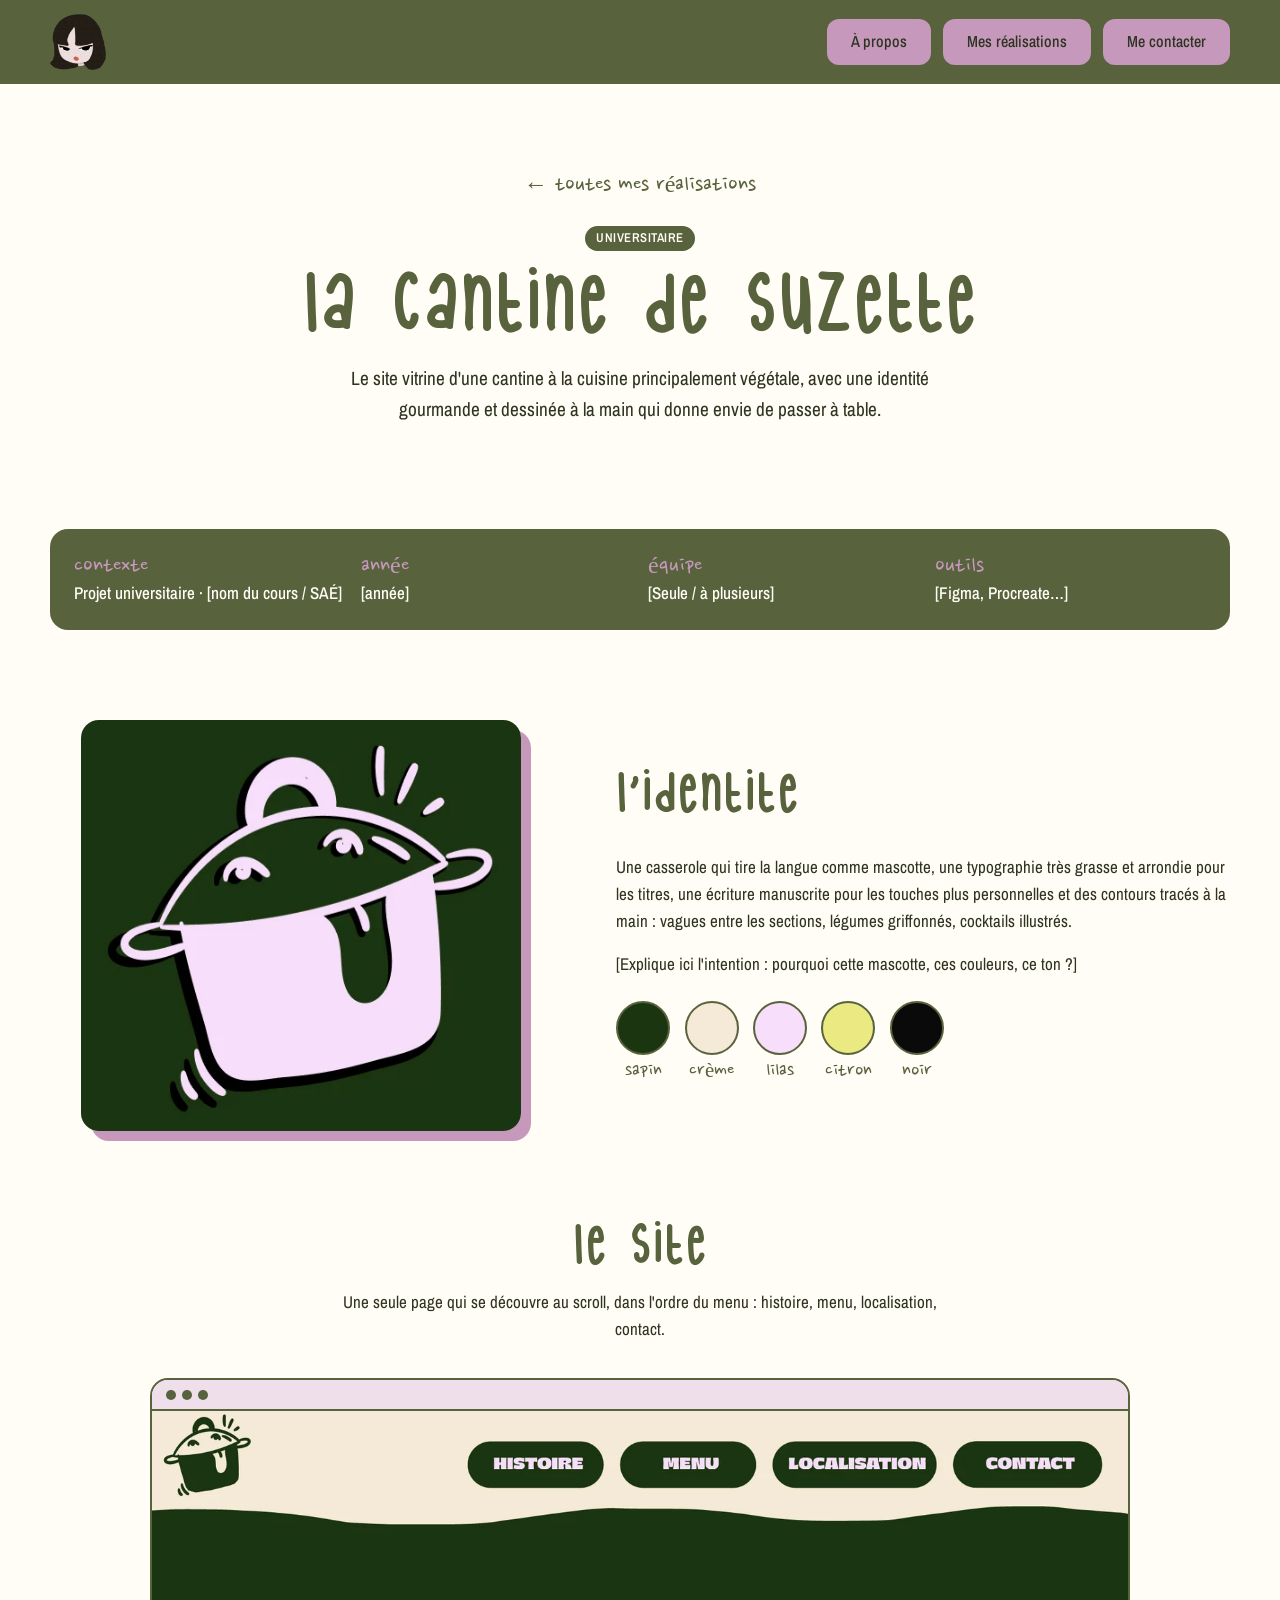
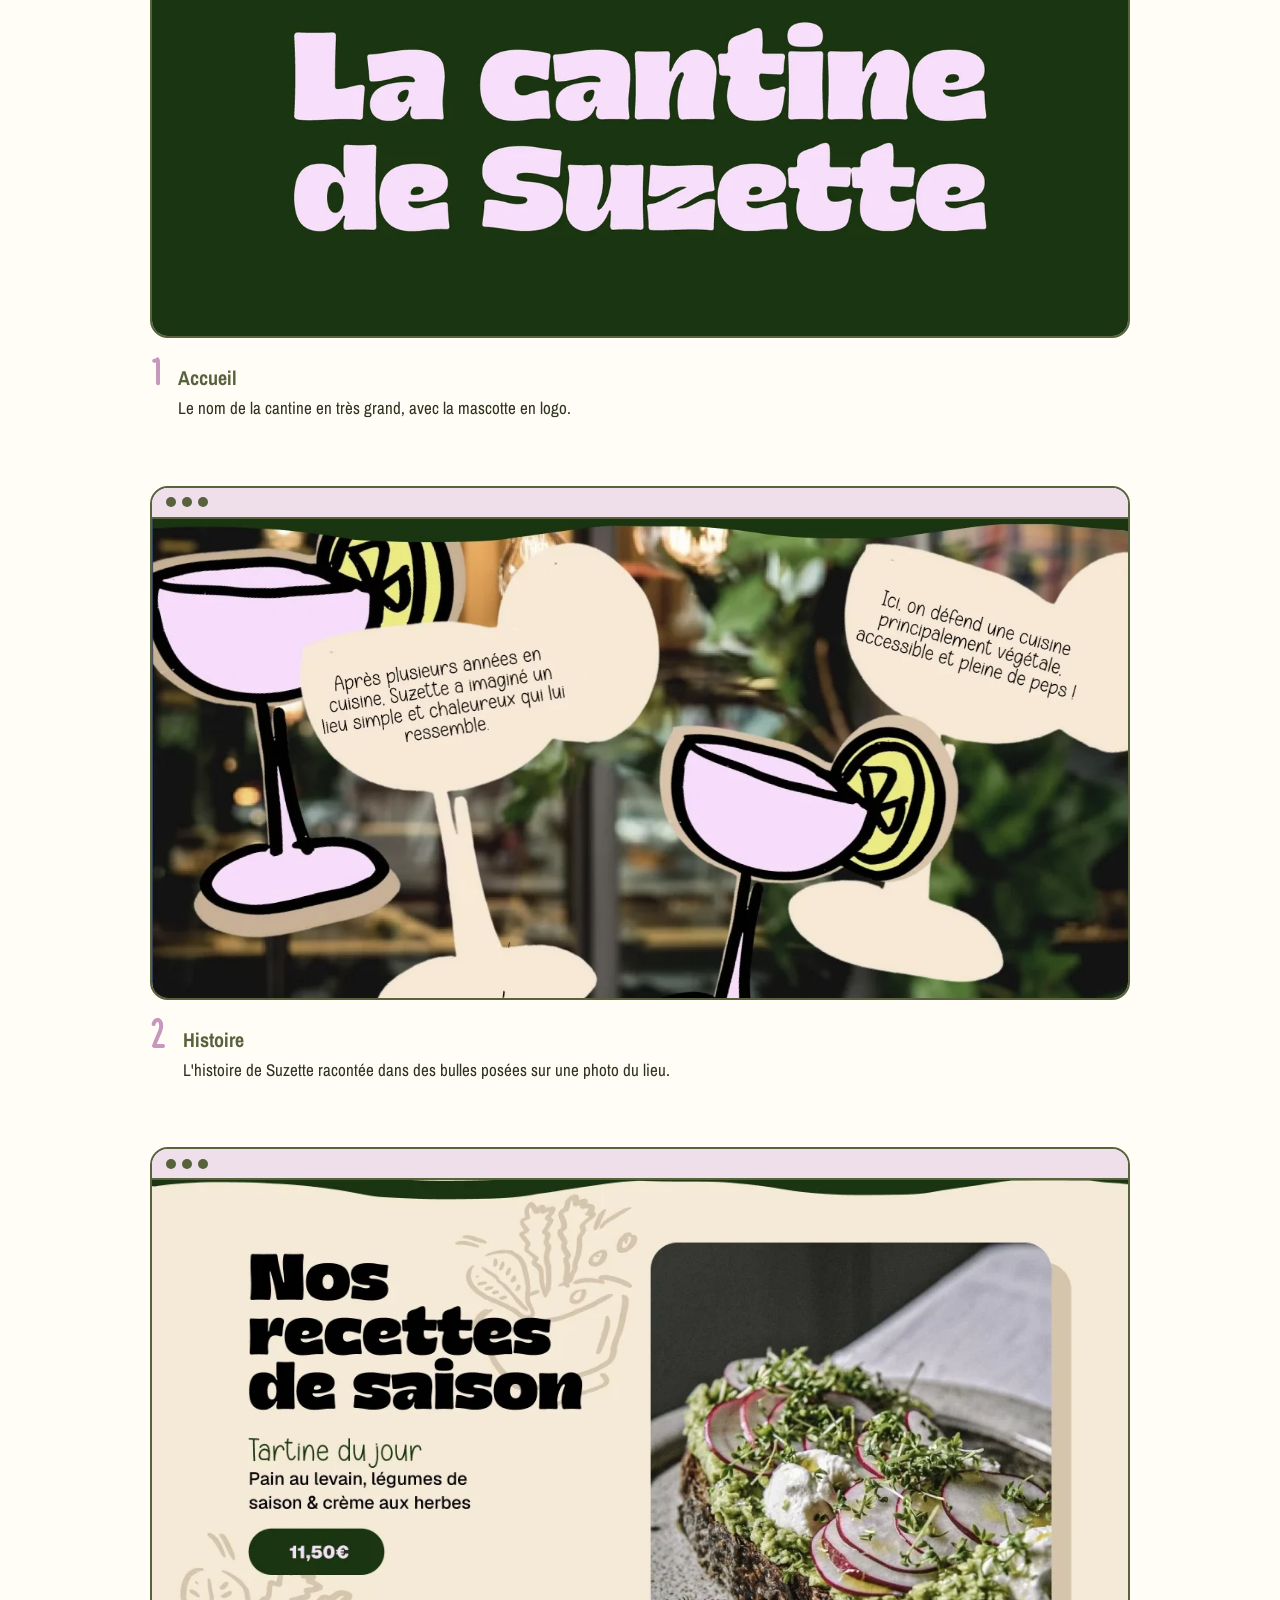
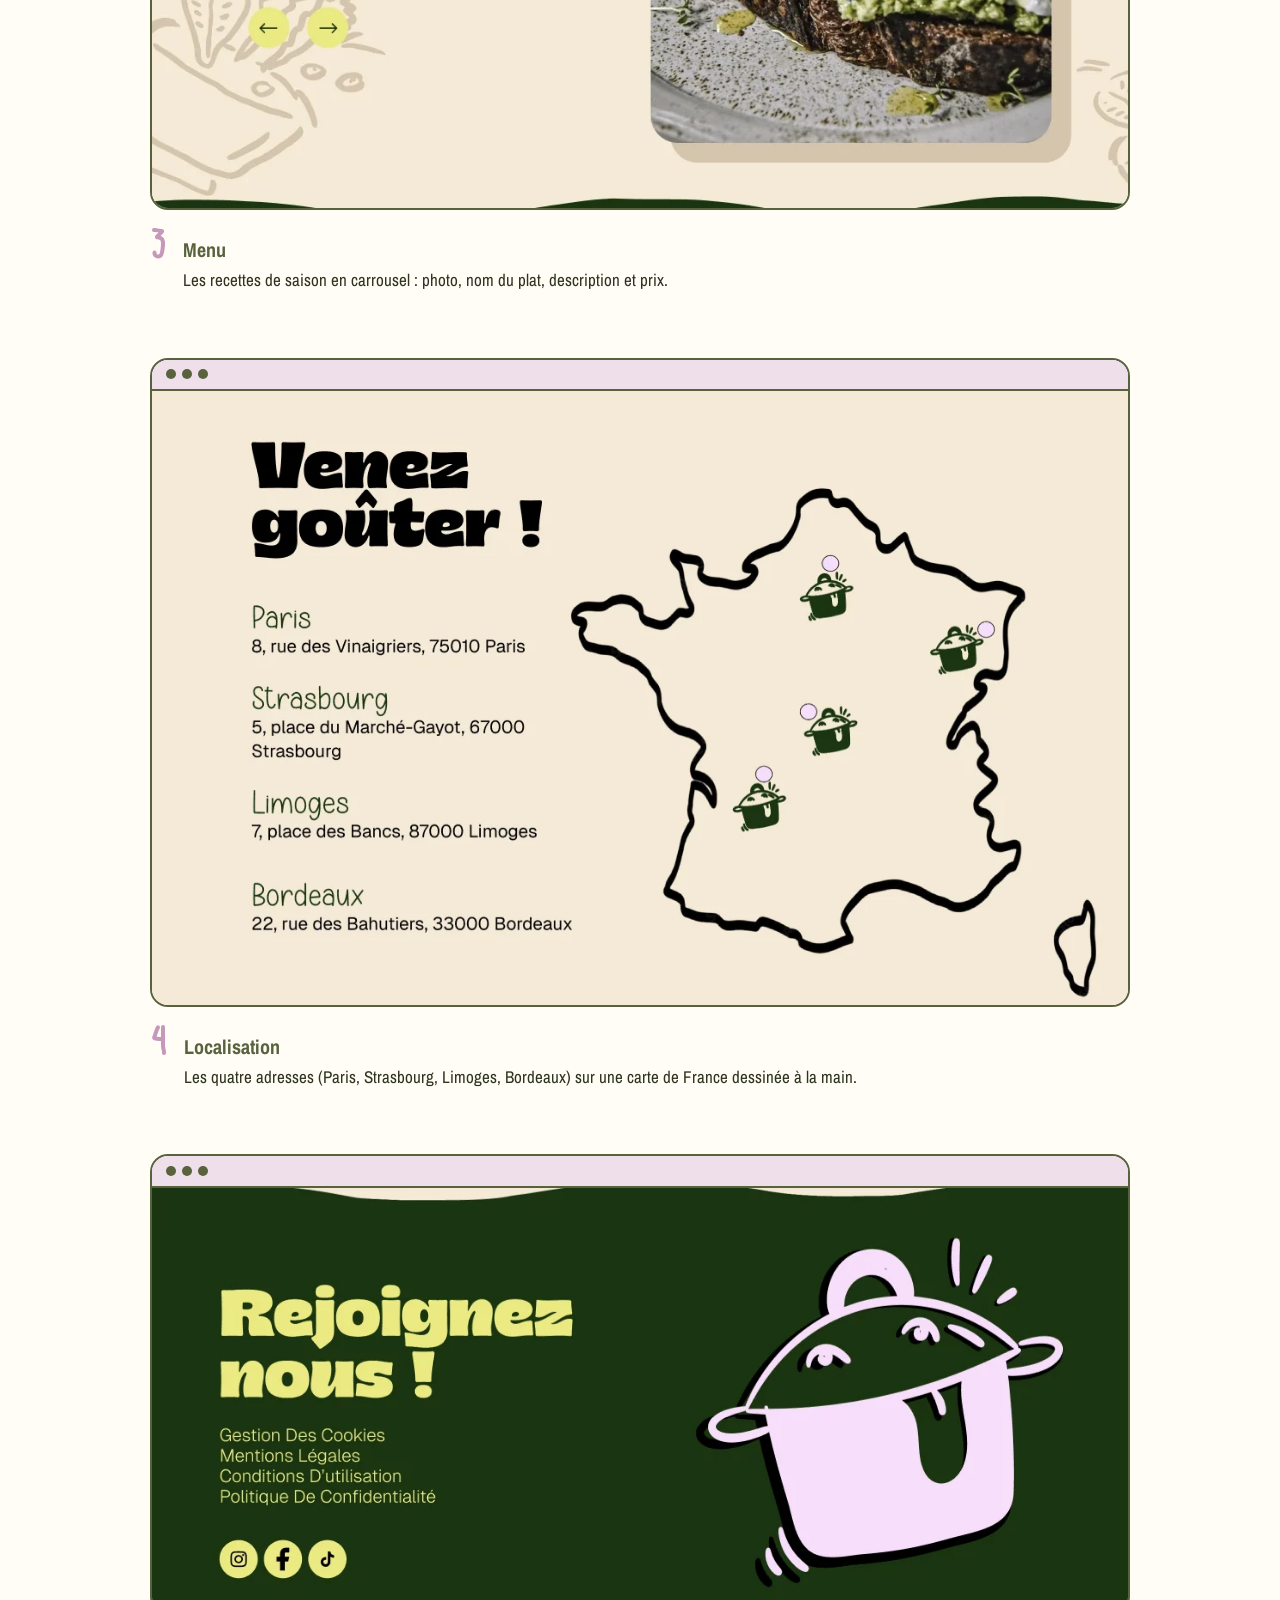
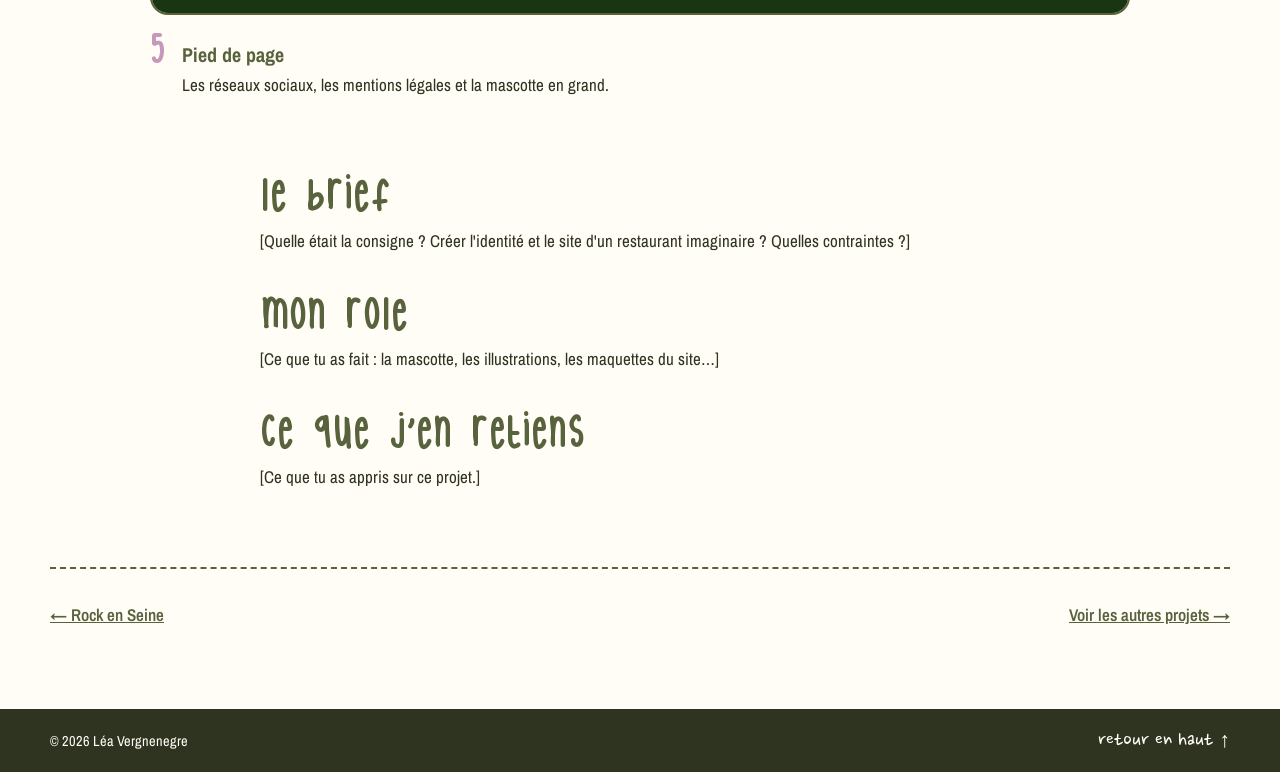
==== projets/cantine-suzette.html @ 4caacc29 "Ajouter le projet La cantine de Suzette Page projet (mascotte, palette, maquettes du site présentées" ====
<!DOCTYPE html>
<html lang="fr">
<head>
  <meta charset="UTF-8" />
  <meta name="viewport" content="width=device-width, initial-scale=1.0" />
  <title>La cantine de Suzette — Léa Vergnenegre</title>
  <meta name="description" content="Identité et maquettes du site vitrine de La cantine de Suzette, une cantine à la cuisine principalement végétale. Projet universitaire." />
  <link rel="icon" href="../assets/img/avatar/favicon.png" />
  <link rel="preconnect" href="https://fonts.googleapis.com" />
  <link rel="preconnect" href="https://fonts.gstatic.com" crossorigin />
  <link href="https://fonts.googleapis.com/css2?family=Archivo+Narrow:wght@400;500;600;700&family=Nanum+Pen+Script&display=swap" rel="stylesheet" />
  <link rel="stylesheet" href="../assets/css/style.css" />
  <script>document.documentElement.classList.add("js");</script>
</head>
<body>

  <a class="skip-link" href="#contenu">Aller au contenu</a>

  <header class="header">
    <div class="header__inner">
      <a href="../index.html" class="header__logo" aria-label="Retour à l'accueil">
        <img src="../assets/img/avatar/avatar-tete.webp" alt="" width="56" height="57" />
      </a>

      <button class="header__burger" aria-expanded="false" aria-controls="menu" aria-label="Ouvrir le menu">
        <span></span><span></span>
      </button>

      <nav class="nav" id="menu" aria-label="Navigation principale">
        <a href="../index.html#a-propos" class="btn btn--lilas">À propos</a>
        <a href="../index.html#realisations" class="btn btn--lilas">Mes réalisations</a>
        <a href="../index.html#contact" class="btn btn--lilas">Me contacter</a>
      </nav>
    </div>
  </header>

  <main id="contenu" class="container">

    <!-- ===================== EN-TÊTE DU PROJET ===================== -->
    <section class="project-hero">
      <a href="../index.html#realisations" class="back hand">← toutes mes réalisations</a>
      <br />
      <span class="card__tag">Universitaire</span>
      <h1 class="title" data-reveal="up">la cantine de suzette</h1>
      <p class="project-hero__lead" data-reveal="up">
        Le site vitrine d'une cantine à la cuisine principalement végétale, avec une
        identité gourmande et dessinée à la main qui donne envie de passer à table.
      </p>
    </section>

    <dl class="project-meta" data-reveal="up">
      <div><dt>contexte</dt><dd>Projet universitaire · [nom du cours / SAÉ]</dd></div>
      <div><dt>année</dt><dd>[année]</dd></div>
      <div><dt>équipe</dt><dd>[Seule / à plusieurs]</dd></div>
      <div><dt>outils</dt><dd>[Figma, Procreate…]</dd></div>
    </dl>

    <!-- ===================== L'IDENTITÉ ===================== -->
    <section class="project-split">
      <figure class="project-visual" data-reveal="scale">
        <img src="../assets/img/projets/cantine-suzette/mascotte.webp" alt="Mascotte de La cantine de Suzette : une casserole lilas qui tire la langue, dessinée à la main sur fond vert sapin" width="490" height="458" loading="lazy" />
      </figure>

      <div class="project-split__text">
        <h2 class="project-h2" data-reveal="up">l'identite</h2>
        <p data-reveal="up">
          Une casserole qui tire la langue comme mascotte, une typographie très grasse et
          arrondie pour les titres, une écriture manuscrite pour les touches plus
          personnelles et des contours tracés à la main : vagues entre les sections,
          légumes griffonnés, cocktails illustrés.
        </p>
        <p data-reveal="up">[Explique ici l'intention : pourquoi cette mascotte, ces couleurs, ce ton ?]</p>

        <ul class="swatches" data-reveal="up" aria-label="Palette de couleurs">
          <li style="--c: #1B3510"><span>sapin</span></li>
          <li style="--c: #F5E9D7"><span>crème</span></li>
          <li style="--c: #F7DEFA"><span>lilas</span></li>
          <li style="--c: #EBE982"><span>citron</span></li>
          <li style="--c: #0A0A0A"><span>noir</span></li>
        </ul>
      </div>
    </section>

    <!-- ===================== LE SITE ===================== -->
    <section class="project-section">
      <h2 class="project-h2" data-reveal="up">le site</h2>
      <p class="project-section__lead" data-reveal="up">
        Une seule page qui se découvre au scroll, dans l'ordre du menu : histoire, menu,
        localisation, contact.
      </p>

      <div class="screens">
        <figure class="screen" data-reveal="up">
          <div class="screen__frame">
            <div class="screen__bar" aria-hidden="true"><span></span><span></span><span></span></div>
            <img src="../assets/img/projets/cantine-suzette/accueil.webp" alt="Accueil : « La cantine de Suzette » en lettres lilas sur fond vert sapin, menu en pastilles et logo casserole" width="1400" height="753" loading="lazy" />
          </div>
          <figcaption>
            <strong>Accueil</strong>
            <span>Le nom de la cantine en très grand, avec la mascotte en logo.</span>
          </figcaption>
        </figure>

        <figure class="screen" data-reveal="up">
          <div class="screen__frame">
            <div class="screen__bar" aria-hidden="true"><span></span><span></span><span></span></div>
            <img src="../assets/img/projets/cantine-suzette/histoire.webp" alt="Section histoire : des bulles crème posées sur une photo du restaurant, entourées de cocktails dessinés" width="1312" height="644" loading="lazy" />
          </div>
          <figcaption>
            <strong>Histoire</strong>
            <span>L'histoire de Suzette racontée dans des bulles posées sur une photo du lieu.</span>
          </figcaption>
        </figure>

        <figure class="screen" data-reveal="up">
          <div class="screen__frame">
            <div class="screen__bar" aria-hidden="true"><span></span><span></span><span></span></div>
            <img src="../assets/img/projets/cantine-suzette/menu.webp" alt="Section menu : « Nos recettes de saison », tartine du jour à 11,50 € avec photo et flèches de carrousel" width="1139" height="733" loading="lazy" />
          </div>
          <figcaption>
            <strong>Menu</strong>
            <span>Les recettes de saison en carrousel : photo, nom du plat, description et prix.</span>
          </figcaption>
        </figure>

        <figure class="screen" data-reveal="up">
          <div class="screen__frame">
            <div class="screen__bar" aria-hidden="true"><span></span><span></span><span></span></div>
            <img src="../assets/img/projets/cantine-suzette/localisation.webp" alt="Section localisation : « Venez goûter ! », quatre adresses et une carte de France dessinée avec des casseroles" width="1134" height="714" loading="lazy" />
          </div>
          <figcaption>
            <strong>Localisation</strong>
            <span>Les quatre adresses (Paris, Strasbourg, Limoges, Bordeaux) sur une carte de France dessinée à la main.</span>
          </figcaption>
        </figure>

        <figure class="screen" data-reveal="up">
          <div class="screen__frame">
            <div class="screen__bar" aria-hidden="true"><span></span><span></span><span></span></div>
            <img src="../assets/img/projets/cantine-suzette/pied-de-page.webp" alt="Pied de page : « Rejoignez nous ! », liens légaux, réseaux sociaux et grande mascotte casserole" width="1139" height="497" loading="lazy" />
          </div>
          <figcaption>
            <strong>Pied de page</strong>
            <span>Les réseaux sociaux, les mentions légales et la mascotte en grand.</span>
          </figcaption>
        </figure>
      </div>
    </section>

    <!-- ===================== RÉFLEXION ===================== -->
    <div class="project-body">
      <section data-reveal="up">
        <h2>le brief</h2>
        <p>[Quelle était la consigne ? Créer l'identité et le site d'un restaurant imaginaire ? Quelles contraintes ?]</p>
      </section>
      <section data-reveal="up">
        <h2>mon role</h2>
        <p>[Ce que tu as fait : la mascotte, les illustrations, les maquettes du site…]</p>
      </section>
      <section data-reveal="up">
        <h2>ce que j'en retiens</h2>
        <p>[Ce que tu as appris sur ce projet.]</p>
      </section>
    </div>

    <nav class="project-nav" aria-label="Navigation entre projets">
      <a href="rock-en-seine.html">← Rock en Seine</a>
      <a href="../index.html#realisations">Voir les autres projets →</a>
    </nav>

  </main>

  <footer class="footer">
    <div class="container footer__inner">
      <span>© 2026 Léa Vergnenegre</span>
      <a href="#" class="hand">retour en haut ↑</a>
    </div>
  </footer>

  <script src="../assets/js/main.js"></script>
</body>
</html>
---- assets/css/style.css ----
/* ==========================================================================
   Portfolio Léa Vergnenegre
   Sommaire :
   1. Polices & variables
   2. Base
   3. Composants (boutons, titres, tags)
   4. En-tête
   5. Accueil
   6. À propos
   7. Réalisations
   8. Contact & pied de page
   9. Page projet
   10. Responsive
   11. Animations
   ========================================================================== */

/* 1. POLICES & VARIABLES ---------------------------------------------------
   Internet Friends est hébergée dans assets/fonts/. Elle n'a pas de lettres
   accentuées : les titres s'écrivent donc sans accents (« mes realisations »). */
@font-face {
  font-family: "Internet Friends";
  src: url("../fonts/internet-friends.woff2") format("woff2"),
       url("../fonts/internet-friends.ttf") format("truetype");
  font-display: swap;
}

:root {
  --lilas: #C598BC;
  --ivoire: #FFFDF5;
  --olive: #58623D;

  /* nuances dérivées, pour garder un texte lisible */
  --olive-fonce: #2E3420;   /* texte sur lilas / ivoire */
  --olive-clair: #6D7850;   /* survols */
  --lilas-pale: #EEDFEA;    /* fonds de vignettes */

  --font-titre: "Internet Friends", "Archivo Narrow", sans-serif;
  --font-manuscrite: "Nanum Pen Script", cursive;
  --font-texte: "Archivo Narrow", Arial, sans-serif;

  --radius: 18px;
  --container: 1180px;
  --header-h: 84px;

  --ease: cubic-bezier(0.16, 1, 0.3, 1);
  --ease-rebond: cubic-bezier(0.34, 1.56, 0.64, 1);
}

/* 2. BASE ------------------------------------------------------------------ */
*,
*::before,
*::after {
  box-sizing: border-box;
  margin: 0;
  padding: 0;
}

html {
  scroll-behavior: smooth;
  scroll-padding-top: var(--header-h);
}

body {
  background: var(--ivoire);
  color: var(--olive-fonce);
  font-family: var(--font-texte);
  font-size: 1.0625rem;
  line-height: 1.6;
  -webkit-font-smoothing: antialiased;
}

img {
  display: block;
  max-width: 100%;
  height: auto;
}

a {
  color: inherit;
}

ul {
  list-style: none;
}

button {
  font: inherit;
  cursor: pointer;
}

:focus-visible {
  outline: 3px solid var(--lilas);
  outline-offset: 3px;
}

.container {
  width: min(100% - 2.5rem, var(--container));
  margin-inline: auto;
}

.skip-link {
  position: absolute;
  left: 1rem;
  top: -100px;
  z-index: 100;
  padding: 0.6rem 1rem;
  background: var(--ivoire);
  border-radius: 8px;
}

.skip-link:focus {
  top: 1rem;
}

/* 3. COMPOSANTS ------------------------------------------------------------ */
.hand {
  font-family: var(--font-manuscrite);
  font-weight: 400;
  line-height: 1.1;
}

.title {
  font-family: var(--font-titre);
  font-weight: 400;
  font-size: clamp(2.6rem, 7vw, 4.75rem);
  line-height: 1;
  color: var(--olive);
  text-transform: lowercase;
  text-align: center;
}

.title--light {
  color: var(--ivoire);
}

.btn {
  display: inline-flex;
  align-items: center;
  justify-content: center;
  min-height: 46px;
  padding: 0.6rem 1.5rem;
  border-radius: 12px;
  font-family: var(--font-texte);
  font-weight: 500;
  font-size: 1rem;
  text-decoration: none;
  transition: background-color 0.2s ease, transform 0.2s ease;
}

.btn--lilas {
  background: var(--lilas);
  color: var(--olive-fonce);
}

.btn--lilas:hover {
  background: var(--ivoire);
  transform: translateY(-2px);
}

.btn--big {
  min-height: 60px;
  padding: 0.9rem 2.2rem;
  font-size: clamp(1.05rem, 2.4vw, 1.35rem);
}

.tags {
  display: flex;
  flex-wrap: wrap;
  gap: 0.5rem;
}

.tags li {
  padding: 0.3rem 0.9rem;
  border-radius: 999px;
  background: var(--ivoire);
  color: var(--olive);
  font-weight: 600;
  font-size: 0.9rem;
}

/* 4. EN-TÊTE --------------------------------------------------------------- */
.header {
  position: sticky;
  top: 0;
  z-index: 50;
  background: var(--olive);
  transition: box-shadow 0.3s ease;
}

.header.is-scrolled {
  box-shadow: 0 8px 24px rgba(46, 52, 32, 0.18);
}

.header__inner {
  display: flex;
  align-items: center;
  justify-content: space-between;
  gap: 1rem;
  height: var(--header-h);
  width: min(100% - 2.5rem, var(--container));
  margin-inline: auto;
}

.header__logo img {
  width: 56px;
  height: 56px;
  object-fit: contain;
  transition: rotate 0.5s var(--ease-rebond);
}

.header__logo:hover img {
  rotate: -12deg;
}

.nav {
  display: flex;
  gap: 0.75rem;
}

.header__burger {
  display: none;
}

/* 5. ACCUEIL --------------------------------------------------------------- */
.hero {
  position: relative;
  display: grid;
  place-items: center;
  min-height: calc(88vh - var(--header-h));
  padding: 3rem 1.25rem 4.5rem;
  overflow: hidden;
}

.hero__inner {
  display: flex;
  flex-direction: column;
  align-items: center;
}

.hero__avatar {
  width: clamp(190px, 30vw, 360px);
}

.hero__title-wrap {
  position: relative;
  /* le titre vient chevaucher le bas du visage, comme sur la maquette */
  margin-top: clamp(-7rem, -9vw, -3.5rem);
}

.hero__title {
  font-family: var(--font-titre);
  font-weight: 400;
  font-size: clamp(5rem, 17vw, 13rem);
  line-height: 0.9;
  color: var(--olive);
  text-transform: lowercase;
}

.hero__year,
.hero__by {
  position: absolute;
  bottom: -1rem;
  font-size: clamp(1.3rem, 2.4vw, 2rem);
  color: var(--olive-fonce);
}

.hero__year {
  left: 0.25rem;
}

.hero__by {
  right: -0.5rem;
  transform: rotate(-5deg);
}

/* 6. À PROPOS -------------------------------------------------------------- */
.about {
  background: var(--olive);
  padding-top: clamp(3rem, 6vw, 5rem);
  overflow: hidden;
}

.about__inner {
  display: grid;
  grid-template-columns: 1.15fr 0.85fr;
  align-items: end;
  gap: clamp(1.5rem, 4vw, 4rem);
}

.about__card {
  align-self: start;
  margin-bottom: clamp(3rem, 6vw, 5rem);
  padding: clamp(1.75rem, 4vw, 3rem);
  border-radius: var(--radius);
  background: var(--lilas);
}

.about__card .title {
  text-align: left;
}

.about__card .squiggle {
  margin: 0.5rem 0 1.5rem;
  color: var(--ivoire);
}

.about__card p + p {
  margin-top: 0.8rem;
}

.about__intro {
  font-size: 1.2rem;
}

.about__facts {
  display: grid;
  gap: 0.4rem;
  margin-block: 1.75rem;
  padding-block: 1.25rem;
  border-block: 1.5px dashed rgba(46, 52, 32, 0.35);
}

.about__facts .hand {
  display: inline-block;
  min-width: 7.5rem;
  font-size: 1.5rem;
  color: var(--ivoire);
}

.about__tools h3 {
  margin-bottom: 0.6rem;
  font-size: 1.6rem;
  color: var(--ivoire);
}

/* le buste est posé sur le bas de la section (marge négative = de la réserve
   pour qu'il puisse se pencher sans décoller du bord) */
.about__avatar {
  justify-self: center;
  width: min(100%, 420px);
  margin-bottom: -24px;
  transform-origin: 50% 100%;
}

/* 7. RÉALISATIONS ---------------------------------------------------------- */
.works {
  padding-block: clamp(4rem, 8vw, 6.5rem);
}

.works__sub {
  margin-top: 0.4rem;
  text-align: center;
  font-size: clamp(1.5rem, 3vw, 2rem);
  color: var(--olive);
}

.filters {
  display: flex;
  flex-wrap: wrap;
  justify-content: center;
  gap: 0.6rem;
  margin: 2.25rem 0 2.75rem;
}

.filter {
  padding: 0.5rem 1.2rem;
  border: 2px solid var(--olive);
  border-radius: 999px;
  background: transparent;
  color: var(--olive);
  font-weight: 600;
  transition: background-color 0.2s ease, color 0.2s ease;
}

.filter:hover {
  background: var(--lilas-pale);
}

.filter.is-active {
  background: var(--olive);
  color: var(--ivoire);
}

.grid {
  display: grid;
  grid-template-columns: repeat(3, 1fr);
  gap: clamp(1.25rem, 2.5vw, 2rem);
}

.card[hidden] {
  display: none;
}

.card__link {
  display: flex;
  flex-direction: column;
  height: 100%;
  overflow: hidden;
  border: 2px solid var(--olive);
  border-radius: var(--radius);
  background: var(--ivoire);
  text-decoration: none;
  transition: transform 0.25s ease, box-shadow 0.25s ease;
}

.card__link:hover {
  transform: translateY(-4px);
  box-shadow: 6px 6px 0 var(--lilas);
}

.card__thumb {
  display: grid;
  place-items: center;
  aspect-ratio: 4 / 3;
  background: var(--lilas-pale);
  border-bottom: 2px solid var(--olive);
  color: var(--olive);
  font-size: 1.6rem;
}

.card__thumb img {
  width: 100%;
  height: 100%;
  object-fit: cover;
}

.card__body {
  display: flex;
  flex-direction: column;
  flex: 1;
  gap: 0.4rem;
  padding: 1.25rem 1.35rem 1.4rem;
}

.card__tag {
  align-self: flex-start;
  padding: 0.15rem 0.7rem;
  border-radius: 999px;
  background: var(--olive);
  color: var(--ivoire);
  font-size: 0.8rem;
  font-weight: 600;
  text-transform: uppercase;
  letter-spacing: 0.04em;
}

.card__tag--perso {
  background: var(--lilas);
  color: var(--olive-fonce);
}

.card__title {
  font-size: 1.4rem;
  font-weight: 700;
  line-height: 1.2;
  color: var(--olive);
}

.card__desc {
  flex: 1;
  font-size: 0.98rem;
}

.card__meta {
  font-size: 0.85rem;
  font-weight: 600;
  color: var(--olive-clair);
}

/* 8. CONTACT & PIED DE PAGE ----------------------------------------------- */
.contact {
  padding-block: clamp(4rem, 8vw, 6.5rem);
  background: var(--olive);
  color: var(--ivoire);
}

.contact__inner {
  display: flex;
  flex-direction: column;
  align-items: center;
  text-align: center;
}

.contact__lead {
  margin: 0.75rem 0 2rem;
  font-size: clamp(1.6rem, 3.5vw, 2.3rem);
}

.contact__links {
  display: flex;
  flex-wrap: wrap;
  justify-content: center;
  gap: 0.5rem 1.75rem;
  margin-top: 2rem;
}

.contact__links a {
  font-weight: 600;
  text-underline-offset: 4px;
}

.contact__links a:hover {
  color: var(--lilas);
}

.footer {
  padding-block: 1.25rem;
  background: var(--olive-fonce);
  color: var(--ivoire);
  font-size: 0.9rem;
}

.footer__inner {
  display: flex;
  justify-content: space-between;
  align-items: center;
  gap: 1rem;
}

.footer a {
  font-size: 1.35rem;
  text-decoration: none;
}

/* 9. PAGE PROJET ----------------------------------------------------------- */
.project-hero {
  padding-block: clamp(3rem, 7vw, 5.5rem) clamp(2.5rem, 5vw, 4rem);
  text-align: center;
}

.project-hero .back {
  display: inline-block;
  margin-bottom: 1.5rem;
  font-size: 1.5rem;
  color: var(--olive);
  text-decoration: none;
}

.project-hero .card__tag {
  display: inline-block;
  margin-bottom: 1rem;
}

.project-hero__lead {
  max-width: 640px;
  margin: 1.25rem auto 0;
  font-size: 1.2rem;
}

.project-cover {
  aspect-ratio: 16 / 9;
  display: grid;
  place-items: center;
  overflow: hidden;
  border: 2px solid var(--olive);
  border-radius: var(--radius);
  background: var(--lilas-pale);
  color: var(--olive);
  font-size: 2rem;
}

.project-cover img {
  width: 100%;
  height: 100%;
  object-fit: cover;
}

.project-meta {
  display: grid;
  grid-template-columns: repeat(4, 1fr);
  gap: 1rem;
  margin-block: 2.5rem;
  padding: 1.5rem;
  border-radius: var(--radius);
  background: var(--olive);
  color: var(--ivoire);
}

.project-meta dt {
  font-family: var(--font-manuscrite);
  font-size: 1.5rem;
  line-height: 1.1;
  color: var(--lilas);
}

.project-meta dd {
  font-weight: 500;
}

.project-body {
  display: grid;
  gap: 2.5rem;
  max-width: 760px;
  margin: 0 auto clamp(3rem, 6vw, 5rem);
}

.project-body h2 {
  margin-bottom: 0.6rem;
  font-family: var(--font-titre);
  font-weight: 400;
  font-size: clamp(1.9rem, 4vw, 2.6rem);
  line-height: 1;
  color: var(--olive);
  text-transform: lowercase;
}

.project-gallery {
  display: grid;
  grid-template-columns: repeat(2, 1fr);
  gap: 1rem;
  margin-bottom: clamp(3rem, 6vw, 5rem);
}

.project-gallery figure {
  aspect-ratio: 4 / 3;
  display: grid;
  place-items: center;
  overflow: hidden;
  border-radius: var(--radius);
  background: var(--lilas-pale);
  color: var(--olive);
  font-size: 1.5rem;
}

.project-nav {
  display: flex;
  justify-content: space-between;
  gap: 1rem;
  padding-block: 2rem;
  border-top: 2px dashed var(--olive);
  margin-bottom: 3rem;
}

.project-nav a {
  font-weight: 600;
  color: var(--olive);
}

/* Blocs des pages projet ---------------------------------------------------- */
.project-hero__note {
  margin-top: 0.75rem;
  font-size: 0.95rem;
  color: var(--olive-clair);
}

.project-h2 {
  margin-bottom: 1rem;
  font-family: var(--font-titre);
  font-weight: 400;
  font-size: clamp(2.2rem, 5vw, 3.2rem);
  line-height: 1;
  color: var(--olive);
  text-transform: lowercase;
}

.project-split {
  display: grid;
  grid-template-columns: 0.9fr 1.1fr;
  align-items: center;
  gap: clamp(2rem, 5vw, 4.5rem);
  margin-block: clamp(3.5rem, 7vw, 6rem);
}

.project-split__text {
  display: grid;
  gap: 1rem;
  min-width: 0;
}

.project-visual img {
  width: min(100%, 440px);
  margin-inline: auto;
  border-radius: var(--radius);
  box-shadow: 10px 10px 0 var(--lilas);
}

.project-visual--round img {
  border-radius: 50%;
}

.swatches {
  display: flex;
  flex-wrap: wrap;
  gap: 0.9rem;
  margin-top: 0.5rem;
}

.swatches li {
  display: grid;
  justify-items: center;
  gap: 0.35rem;
  font-family: var(--font-manuscrite);
  font-size: 1.3rem;
  line-height: 1;
  color: var(--olive);
}

.swatches li::before {
  content: "";
  width: 54px;
  height: 54px;
  border-radius: 50%;
  border: 2px solid var(--olive);
  background: var(--c);
}

.project-section {
  margin-bottom: clamp(3rem, 6vw, 5rem);
  text-align: center;
}

.project-section__lead {
  max-width: 620px;
  margin: 0 auto 2.25rem;
}

.steps {
  display: grid;
  grid-template-columns: repeat(4, 1fr);
  gap: 1rem;
  list-style: none;
  counter-reset: step;
  text-align: left;
}

.steps li {
  position: relative;
  display: grid;
  align-content: start;
  gap: 0.35rem;
  padding: 1.4rem 1.25rem 1.5rem;
  border-radius: var(--radius);
  background: var(--olive);
  color: var(--ivoire);
  font-size: 0.98rem;
  counter-increment: step;
}

/* le numéro reflète l'ordre réel de publication */
.steps li::after {
  content: counter(step);
  position: absolute;
  top: 0.9rem;
  right: 1.1rem;
  font-family: var(--font-titre);
  font-size: 2rem;
  line-height: 1;
  color: var(--lilas);
}

.steps__when {
  font-size: 1.45rem;
  color: var(--lilas);
}

.steps strong {
  font-size: 1.25rem;
}

.project-feature {
  max-width: 760px;
  margin: 0 auto clamp(2.5rem, 5vw, 4rem);
}

.project-feature img {
  border-radius: var(--radius);
  border: 2px solid var(--olive);
}

.project-feature figcaption,
.project-gallery--posts figcaption {
  margin-top: 0.6rem;
  text-align: center;
  font-size: 1.5rem;
  color: var(--olive);
}

.project-gallery--posts {
  grid-template-columns: repeat(4, 1fr);
  gap: clamp(0.9rem, 2vw, 1.5rem);
}

.project-gallery--posts figure {
  display: block;
  aspect-ratio: auto;
  overflow: visible;
  background: none;
  border-radius: 0;
}

.project-gallery--posts img {
  width: 100%;
  aspect-ratio: 4 / 5;
  object-fit: cover;
  border-radius: 12px;
  transition: transform 0.35s var(--ease), box-shadow 0.35s var(--ease);
}

.project-gallery--posts figure:hover img {
  transform: translateY(-6px) rotate(-1.5deg);
  box-shadow: 8px 8px 0 var(--lilas);
}

/* Captures d'écran d'un site, présentées dans une fenêtre de navigateur */
.screens {
  display: grid;
  gap: clamp(2.5rem, 5vw, 4rem);
  max-width: 980px;
  margin: 0 auto clamp(3rem, 6vw, 5rem);
  counter-reset: screen;
  text-align: left;
}

.screen {
  display: grid;
  gap: 1rem;
  counter-increment: screen;
}

.screen__frame {
  overflow: hidden;
  border: 2px solid var(--olive);
  border-radius: var(--radius);
  background: var(--ivoire);
  transition: transform 0.35s var(--ease), box-shadow 0.35s var(--ease);
}

.screen:hover .screen__frame {
  transform: translateY(-4px);
  box-shadow: 8px 8px 0 var(--lilas);
}

.screen__bar {
  display: flex;
  gap: 6px;
  padding: 0.6rem 0.9rem;
  border-bottom: 2px solid var(--olive);
  background: var(--lilas-pale);
}

.screen__bar span {
  width: 10px;
  height: 10px;
  border-radius: 50%;
  background: var(--olive);
}

.screen figcaption {
  display: grid;
  grid-template-columns: auto 1fr;
  column-gap: 1rem;
  align-items: baseline;
}

/* le numéro suit l'ordre des sections sur le site */
.screen figcaption::before {
  content: counter(screen);
  grid-row: span 2;
  font-family: var(--font-titre);
  font-size: 2.4rem;
  line-height: 1;
  color: var(--lilas);
}

.screen figcaption strong {
  font-size: 1.25rem;
  color: var(--olive);
}

/* 10. RESPONSIVE ----------------------------------------------------------- */
@media (max-width: 960px) {
  .grid {
    grid-template-columns: repeat(2, 1fr);
  }

  .project-meta {
    grid-template-columns: repeat(2, 1fr);
  }

  .steps {
    grid-template-columns: repeat(2, 1fr);
  }

  .project-gallery--posts {
    grid-template-columns: repeat(2, 1fr);
  }
}

@media (max-width: 760px) {
  :root {
    --header-h: 70px;
  }

  .header__logo img {
    width: 46px;
    height: 46px;
  }

  /* menu burger */
  .header__burger {
    display: grid;
    gap: 6px;
    place-content: center;
    width: 46px;
    height: 46px;
    border: 0;
    border-radius: 12px;
    background: var(--lilas);
  }

  .header__burger span {
    display: block;
    width: 20px;
    height: 2px;
    background: var(--olive-fonce);
    transition: transform 0.25s ease;
  }

  .header__burger[aria-expanded="true"] span:first-child {
    transform: translateY(4px) rotate(45deg);
  }

  .header__burger[aria-expanded="true"] span:last-child {
    transform: translateY(-4px) rotate(-45deg);
  }

  .nav {
    position: absolute;
    top: var(--header-h);
    left: 0;
    right: 0;
    flex-direction: column;
    padding: 1rem 1.25rem 1.5rem;
    background: var(--olive);
    display: none;
  }

  .nav.is-open {
    display: flex;
  }

  .about__inner {
    grid-template-columns: 1fr;
  }

  .about__card {
    margin-bottom: 0;
  }

  .about__avatar {
    width: min(75%, 320px);
  }

  .about__facts .hand {
    display: block;
    min-width: 0;
  }

  .grid,
  .project-gallery {
    grid-template-columns: 1fr;
  }

  .project-gallery--posts {
    grid-template-columns: repeat(2, 1fr);
  }

  .project-split,
  .steps {
    grid-template-columns: 1fr;
  }

  .project-visual img {
    width: min(80%, 320px);
  }

  .hero {
    min-height: 0;
    padding-block: 3.5rem 5rem;
  }

  .hero__avatar {
    width: min(68vw, 300px);
  }

  .hero__title {
    font-size: 24vw;
  }

  .footer__inner {
    flex-direction: column;
  }
}

/* 11. ANIMATIONS -----------------------------------------------------------
   Les états de départ ne s'appliquent que si JavaScript tourne (classe .js
   posée dans le <head>) : sans JS, tout reste visible. */

/* Gribouillis sous les titres, qui se dessine */
.squiggle {
  display: block;
  width: clamp(140px, 18vw, 220px);
  height: auto;
  margin: 0.5rem auto 0;
  overflow: visible;
  color: var(--lilas);
}

.squiggle path {
  fill: none;
  stroke: currentColor;
  stroke-width: 4;
  stroke-linecap: round;
  stroke-dasharray: 1;
  stroke-dashoffset: 0;
}

.js .squiggle path {
  stroke-dashoffset: 1;
  transition: stroke-dashoffset 1.3s var(--ease) calc(var(--delay, 0s) + 0.35s);
}

.js .squiggle.is-visible path {
  stroke-dashoffset: 0;
}

/* Accueil : l'avatar arrive puis se balance doucement */
.js .hero__avatar {
  opacity: 0;
}

.hero.is-ready .hero__avatar {
  transform-origin: 50% 85%;
  animation:
    avatar-in 1.1s var(--ease) both,
    balance 7s ease-in-out 1.1s infinite;
}

@keyframes avatar-in {
  from {
    opacity: 0;
    transform: translateY(50px) scale(0.88);
  }
  to {
    opacity: 1;
    transform: none;
  }
}

@keyframes balance {
  0%, 100% { rotate: 0deg; }
  25% { rotate: 2.5deg; }
  75% { rotate: -2.5deg; }
}

/* « Portfolio » lettre par lettre */
.hero__title .letter {
  display: inline-block;
  transition: translate 0.45s var(--ease-rebond), color 0.3s ease;
}

.js .hero__title .letter {
  opacity: 0;
}

.hero.is-ready .hero__title .letter {
  animation: letter-in 0.85s var(--ease-rebond) both;
  animation-delay: calc(0.45s + var(--i) * 0.075s);
}

@keyframes letter-in {
  from {
    opacity: 0;
    transform: translateY(0.45em) rotate(-12deg) scale(0.6);
  }
  to {
    opacity: 1;
    transform: none;
  }
}

@media (hover: hover) {
  .hero__title .letter:hover {
    translate: 0 -0.12em;
    color: var(--lilas);
  }
}

/* « 2026 » puis la signature qui s'écrit de gauche à droite */
.js .hero__year,
.js .hero__by {
  opacity: 0;
}

.hero.is-ready .hero__year {
  animation: fade-up 0.8s var(--ease) 1.25s both;
}

.hero.is-ready .hero__by {
  animation: write 1.4s ease-in-out 1.35s both;
}

@keyframes fade-up {
  from {
    opacity: 0;
    transform: translateY(14px);
  }
  to {
    opacity: 1;
    transform: none;
  }
}

@keyframes write {
  from {
    opacity: 1;
    clip-path: inset(-30% 100% -30% 0);
  }
  to {
    opacity: 1;
    clip-path: inset(-30% 0 -30% 0);
  }
}

/* Petit « scroll ↓ » en bas de l'accueil */
.hero__scroll {
  position: absolute;
  bottom: 1.25rem;
  left: 50%;
  translate: -50% 0;
  font-size: 1.5rem;
  color: var(--olive);
  text-decoration: none;
}

.js .hero__scroll {
  opacity: 0;
}

.hero.is-ready .hero__scroll {
  animation:
    fade-up 0.8s var(--ease) 2.2s both,
    bob 2.4s ease-in-out 3s infinite;
}

@keyframes bob {
  0%, 100% { transform: translateY(0); }
  50% { transform: translateY(8px); }
}

/* Apparitions au scroll */
.js [data-reveal] {
  opacity: 0;
  transition:
    opacity 0.9s var(--ease) var(--delay, 0s),
    transform 1.1s var(--ease) var(--delay, 0s);
}

.js [data-reveal="up"] { transform: translateY(40px); }
.js [data-reveal="left"] { transform: translateX(-70px); }
.js [data-reveal="right"] { transform: translateX(70px); }
.js [data-reveal="scale"] { transform: scale(0.9); }
.js [data-reveal="rise"] { transform: translateY(35%); }

.js [data-reveal].is-visible {
  opacity: 1;
  transform: none;
}

/* Les outils « poppent » un par un */
.js .about__tools .tags li {
  opacity: 0;
}

.js .about__tools.is-visible .tags li {
  animation: pop 0.55s var(--ease-rebond) both;
  animation-delay: calc(var(--delay, 0s) + 0.35s + var(--i) * 0.07s);
}

@keyframes pop {
  from {
    opacity: 0;
    transform: scale(0.5);
  }
  to {
    opacity: 1;
    transform: none;
  }
}

/* Accessibilité : on coupe le mouvement si l'utilisateur l'a demandé */
@media (prefers-reduced-motion: reduce) {
  html {
    scroll-behavior: auto;
  }

  *,
  *::before,
  *::after {
    animation-duration: 0.01ms !important;
    animation-delay: 0s !important;
    animation-iteration-count: 1 !important;
    transition-duration: 0.01ms !important;
    transition-delay: 0s !important;
  }
}
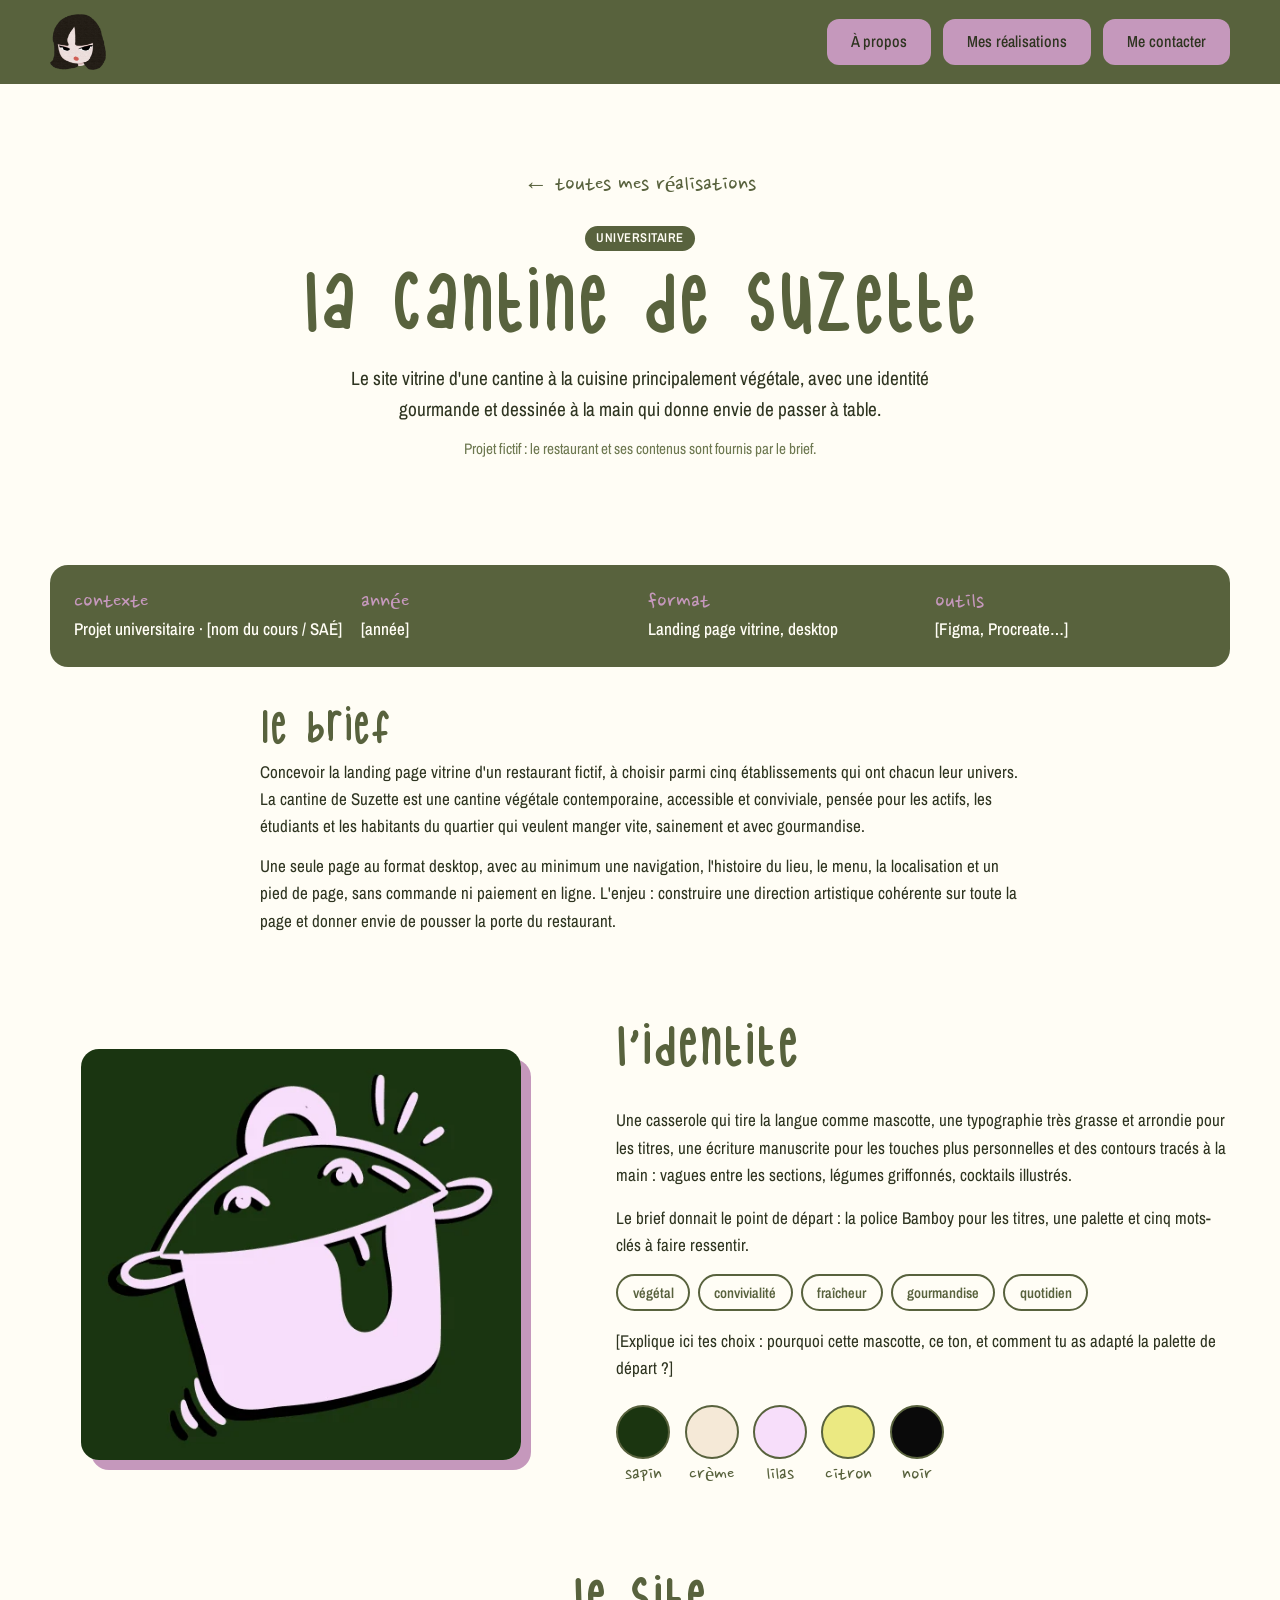
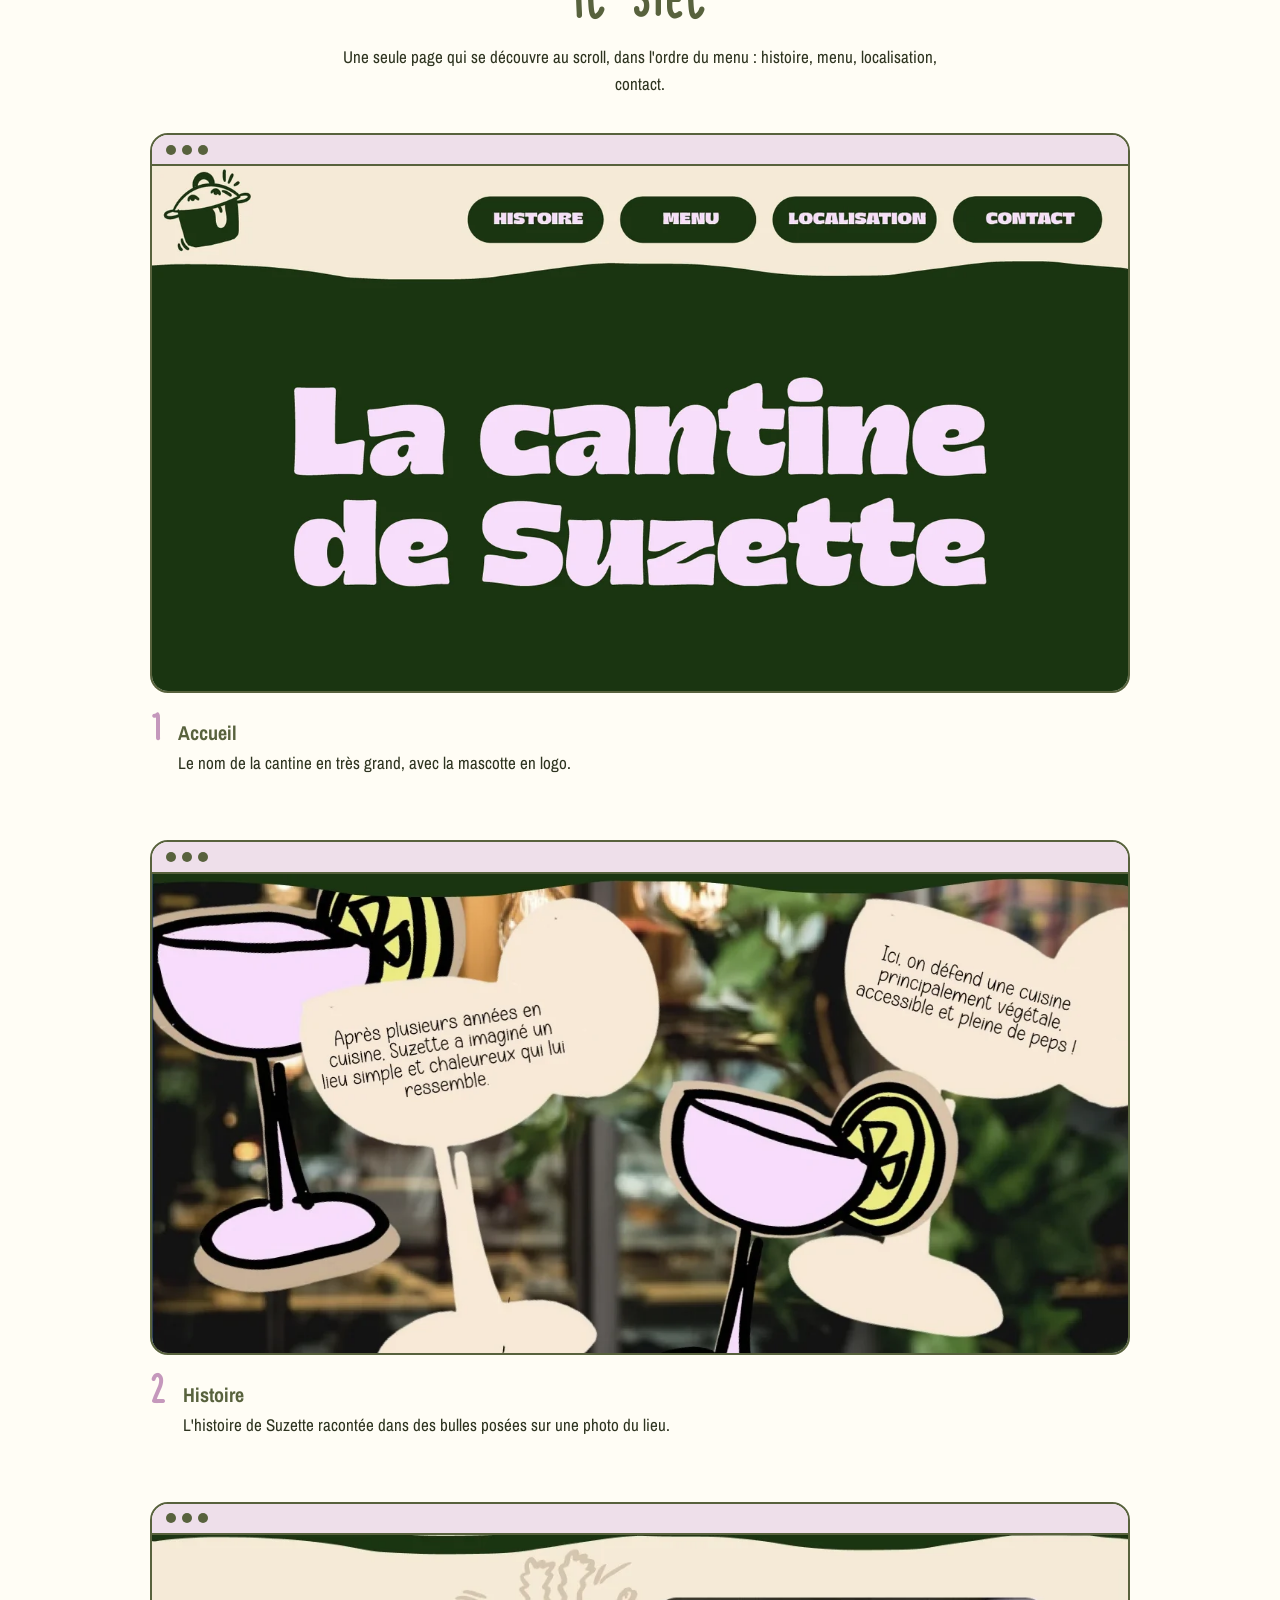
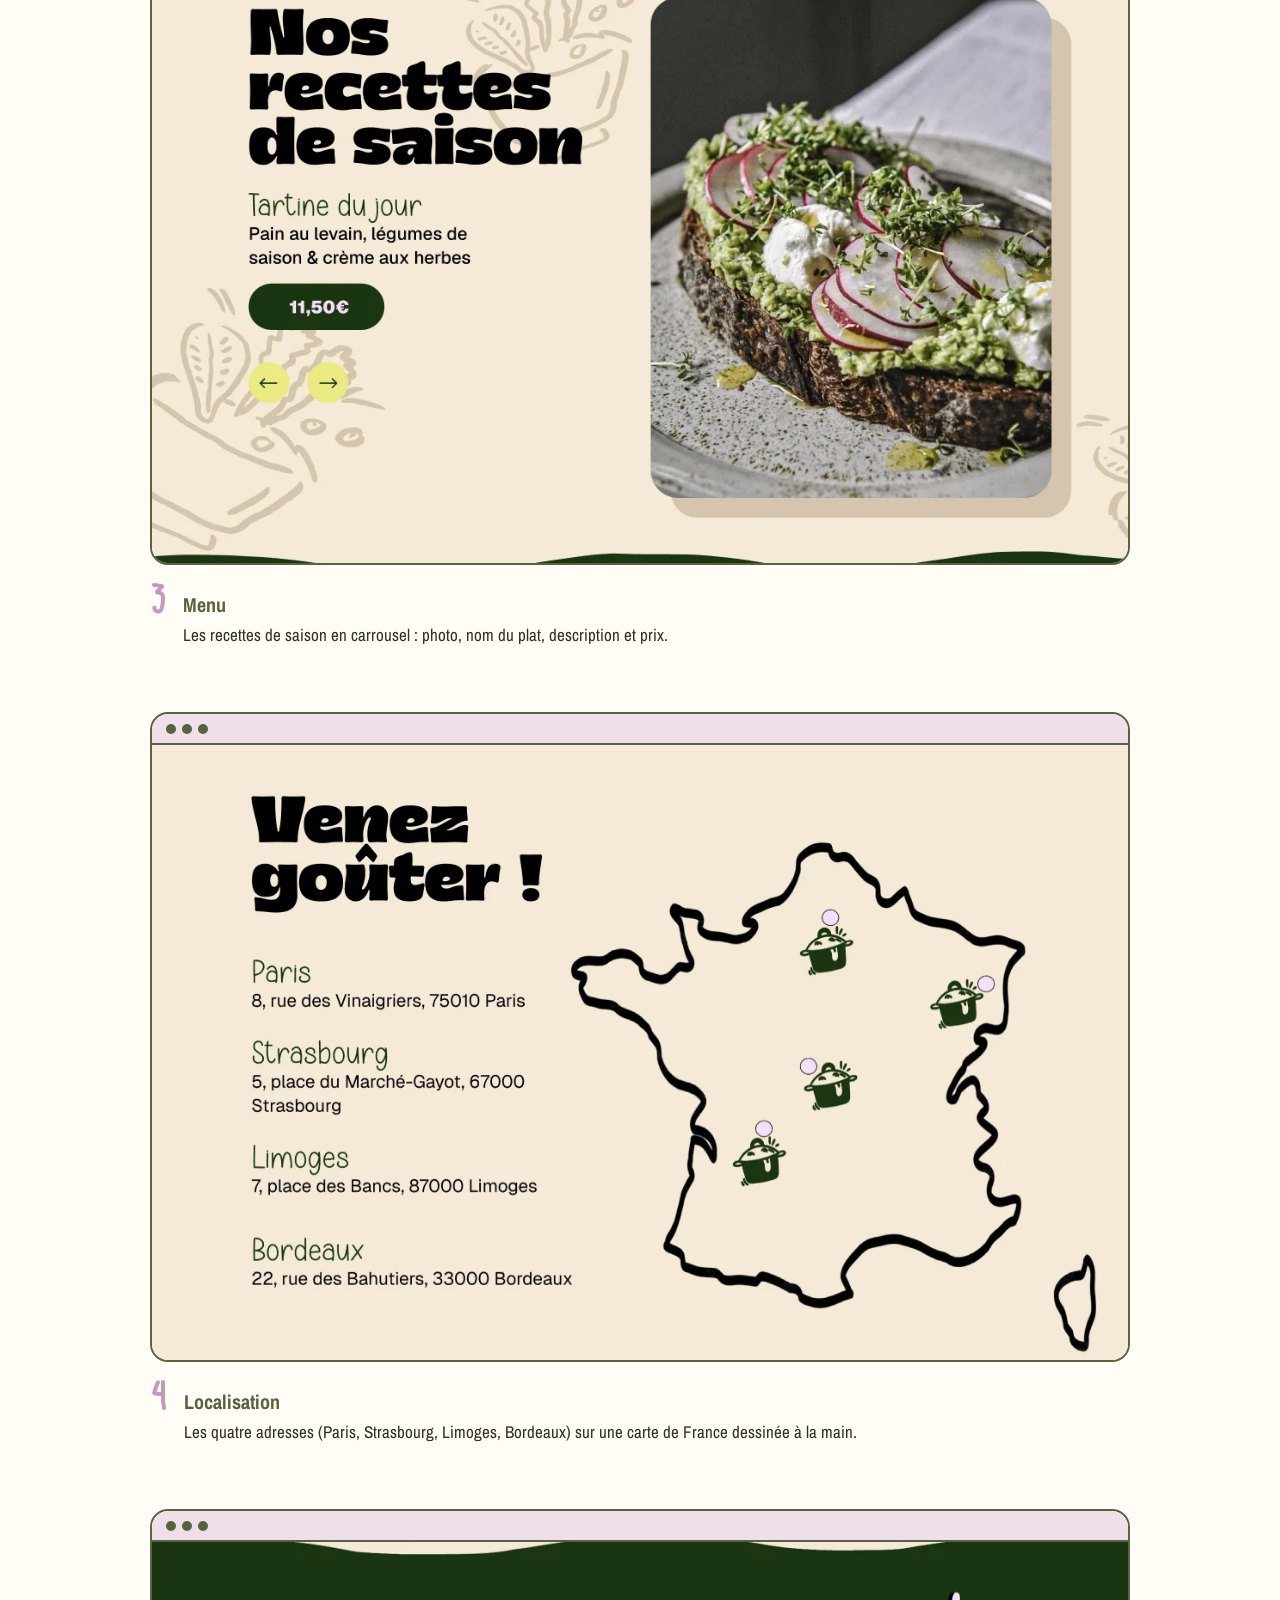
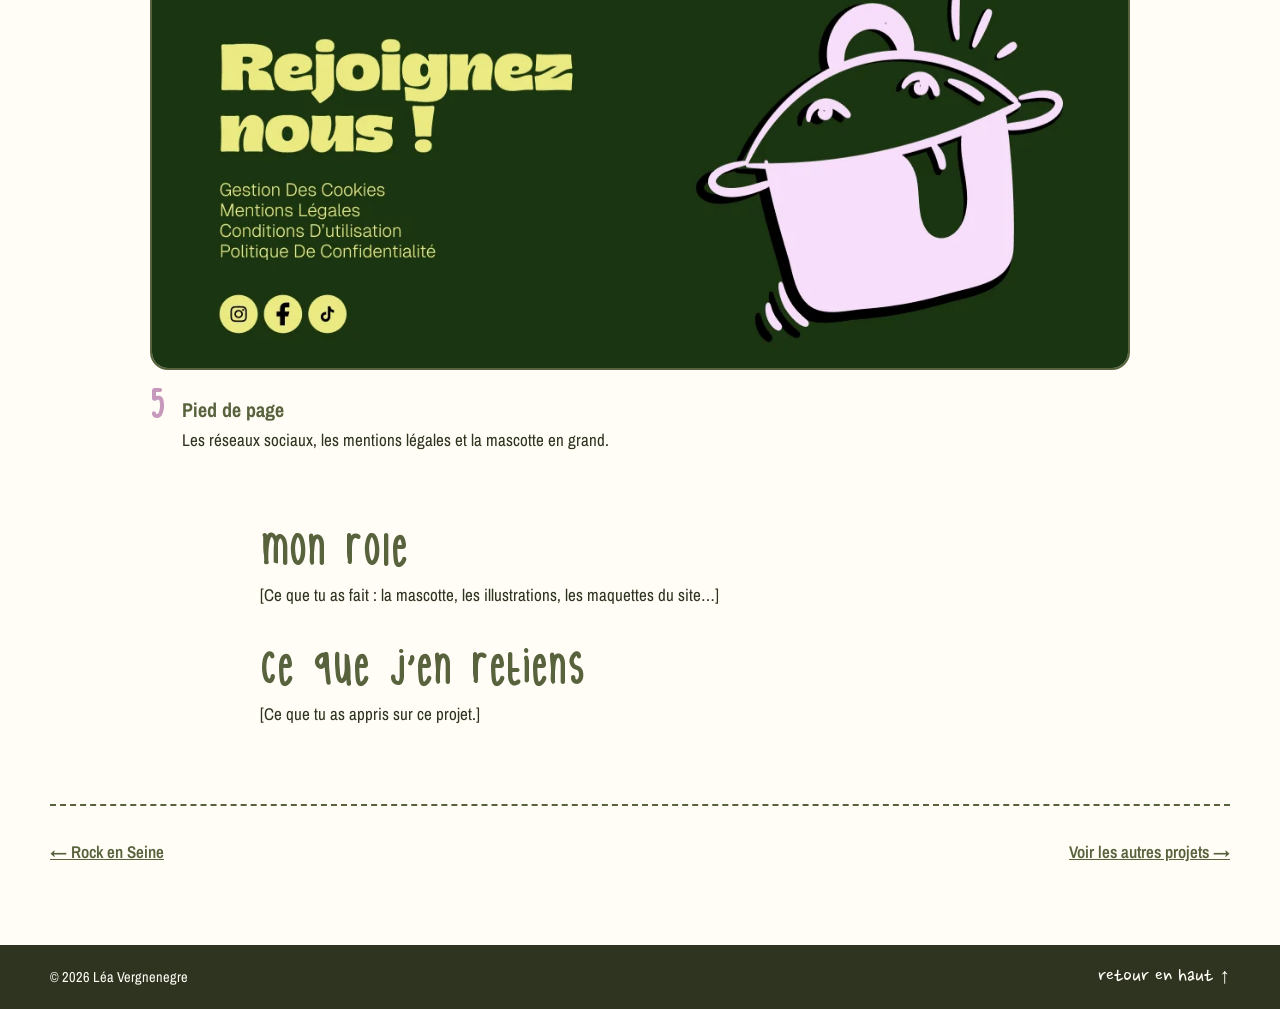
==== commit 2dddc548: "Ajouter le brief de La cantine de Suzette Brief résumé en tête de page, mots-clés et police imposés," ====
--- a/projets/cantine-suzette.html
+++ b/projets/cantine-suzette.html
@@ -46,14 +46,36 @@
         Le site vitrine d'une cantine à la cuisine principalement végétale, avec une
         identité gourmande et dessinée à la main qui donne envie de passer à table.
       </p>
+      <p class="project-hero__note" data-reveal="up">
+        Projet fictif : le restaurant et ses contenus sont fournis par le brief.
+      </p>
     </section>
 
     <dl class="project-meta" data-reveal="up">
       <div><dt>contexte</dt><dd>Projet universitaire · [nom du cours / SAÉ]</dd></div>
       <div><dt>année</dt><dd>[année]</dd></div>
-      <div><dt>équipe</dt><dd>[Seule / à plusieurs]</dd></div>
+      <div><dt>format</dt><dd>Landing page vitrine, desktop</dd></div>
       <div><dt>outils</dt><dd>[Figma, Procreate…]</dd></div>
     </dl>
+
+    <div class="project-body">
+      <section data-reveal="up">
+        <h2>le brief</h2>
+        <p>
+          Concevoir la landing page vitrine d'un restaurant fictif, à choisir parmi cinq
+          établissements qui ont chacun leur univers. La cantine de Suzette est une
+          cantine végétale contemporaine, accessible et conviviale, pensée pour les
+          actifs, les étudiants et les habitants du quartier qui veulent manger vite,
+          sainement et avec gourmandise.
+        </p>
+        <p>
+          Une seule page au format desktop, avec au minimum une navigation, l'histoire
+          du lieu, le menu, la localisation et un pied de page, sans commande ni paiement
+          en ligne. L'enjeu : construire une direction artistique cohérente sur toute la
+          page et donner envie de pousser la porte du restaurant.
+        </p>
+      </section>
+    </div>
 
     <!-- ===================== L'IDENTITÉ ===================== -->
     <section class="project-split">
@@ -69,7 +91,18 @@
           personnelles et des contours tracés à la main : vagues entre les sections,
           légumes griffonnés, cocktails illustrés.
         </p>
-        <p data-reveal="up">[Explique ici l'intention : pourquoi cette mascotte, ces couleurs, ce ton ?]</p>
+        <p data-reveal="up">
+          Le brief donnait le point de départ : la police Bamboy pour les titres, une
+          palette et cinq mots-clés à faire ressentir.
+        </p>
+        <ul class="tags tags--outline" data-reveal="up" aria-label="Mots-clés du brief">
+          <li>végétal</li>
+          <li>convivialité</li>
+          <li>fraîcheur</li>
+          <li>gourmandise</li>
+          <li>quotidien</li>
+        </ul>
+        <p data-reveal="up">[Explique ici tes choix : pourquoi cette mascotte, ce ton, et comment tu as adapté la palette de départ ?]</p>
 
         <ul class="swatches" data-reveal="up" aria-label="Palette de couleurs">
           <li style="--c: #1B3510"><span>sapin</span></li>
@@ -150,10 +183,6 @@
     <!-- ===================== RÉFLEXION ===================== -->
     <div class="project-body">
       <section data-reveal="up">
-        <h2>le brief</h2>
-        <p>[Quelle était la consigne ? Créer l'identité et le site d'un restaurant imaginaire ? Quelles contraintes ?]</p>
-      </section>
-      <section data-reveal="up">
         <h2>mon role</h2>
         <p>[Ce que tu as fait : la mascotte, les illustrations, les maquettes du site…]</p>
       </section>
--- a/assets/css/style.css
+++ b/assets/css/style.css
@@ -178,6 +178,11 @@
   font-size: 0.9rem;
 }
 
+.tags--outline li {
+  border: 2px solid var(--olive);
+  background: transparent;
+}
+
 /* 4. EN-TÊTE --------------------------------------------------------------- */
 .header {
   position: sticky;
@@ -594,6 +599,10 @@
   margin: 0 auto clamp(3rem, 6vw, 5rem);
 }
 
+.project-body p + p {
+  margin-top: 0.8rem;
+}
+
 .project-body h2 {
   margin-bottom: 0.6rem;
   font-family: var(--font-titre);
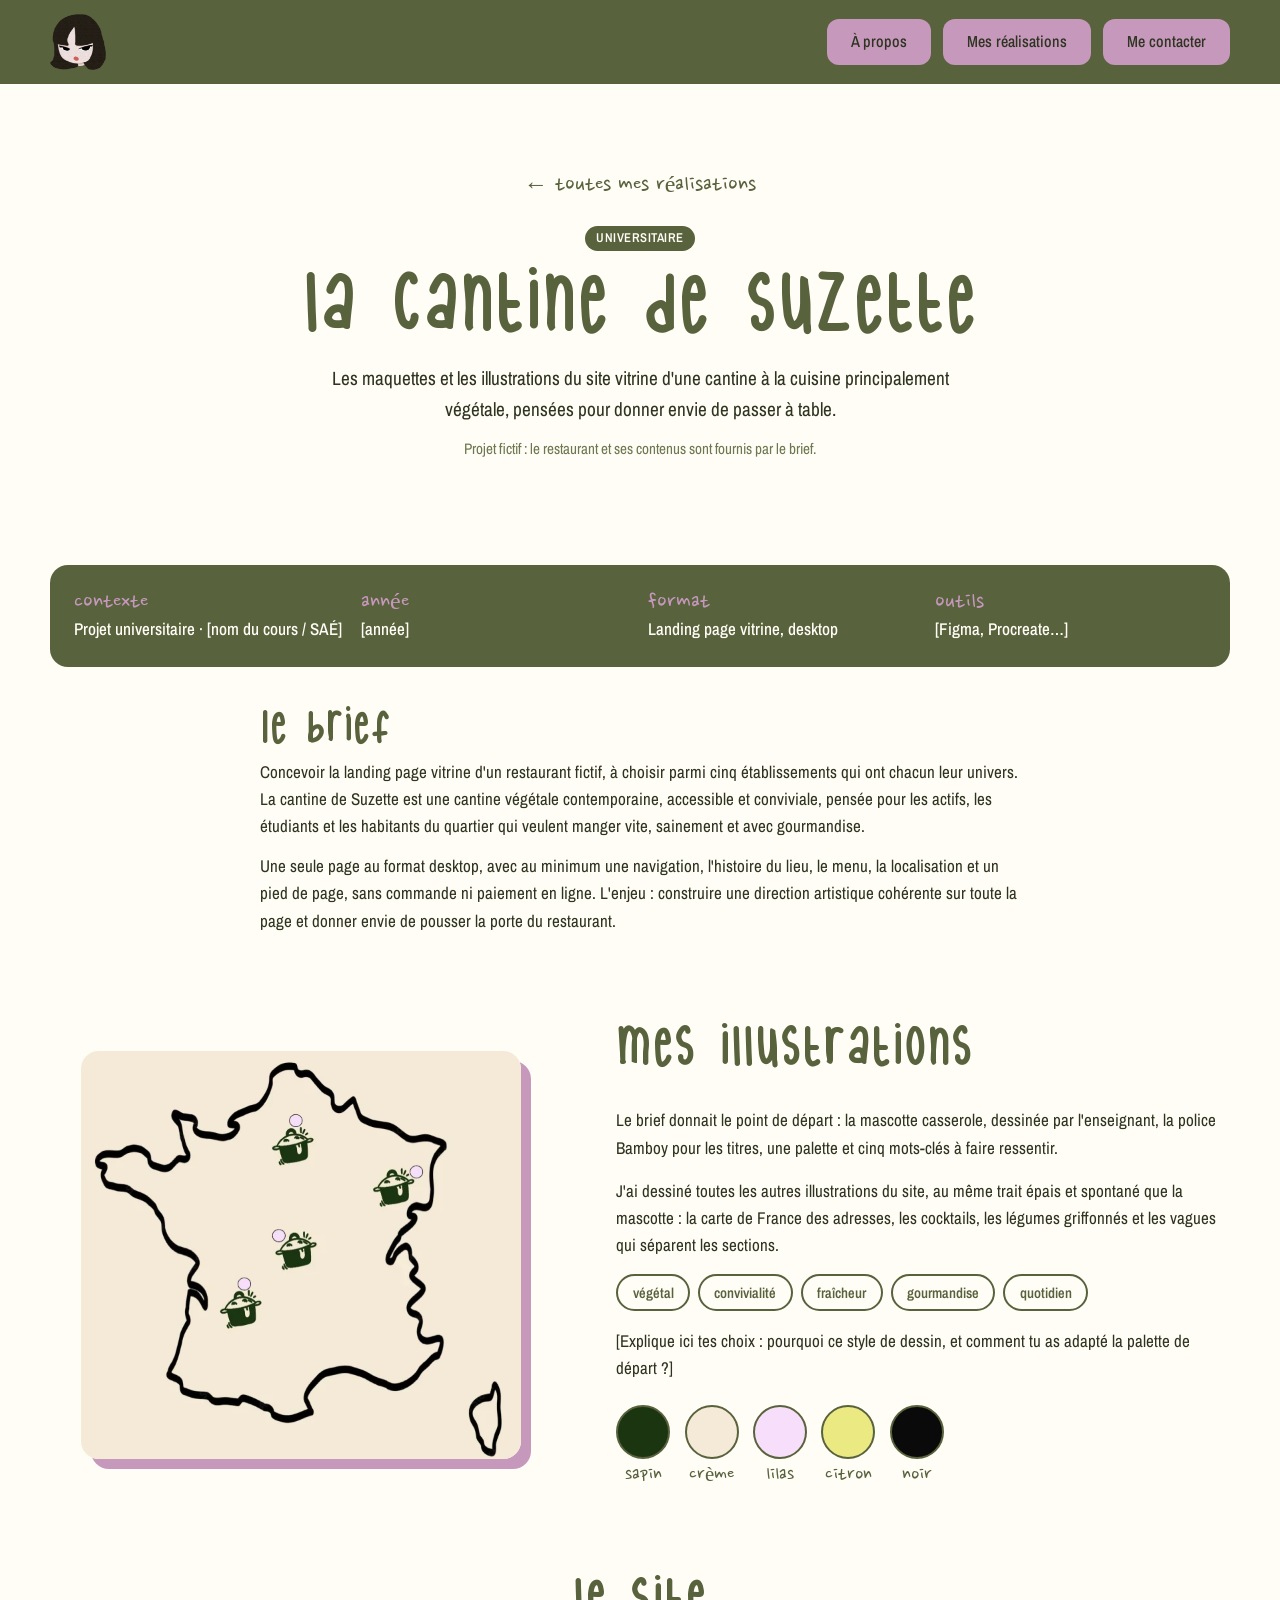
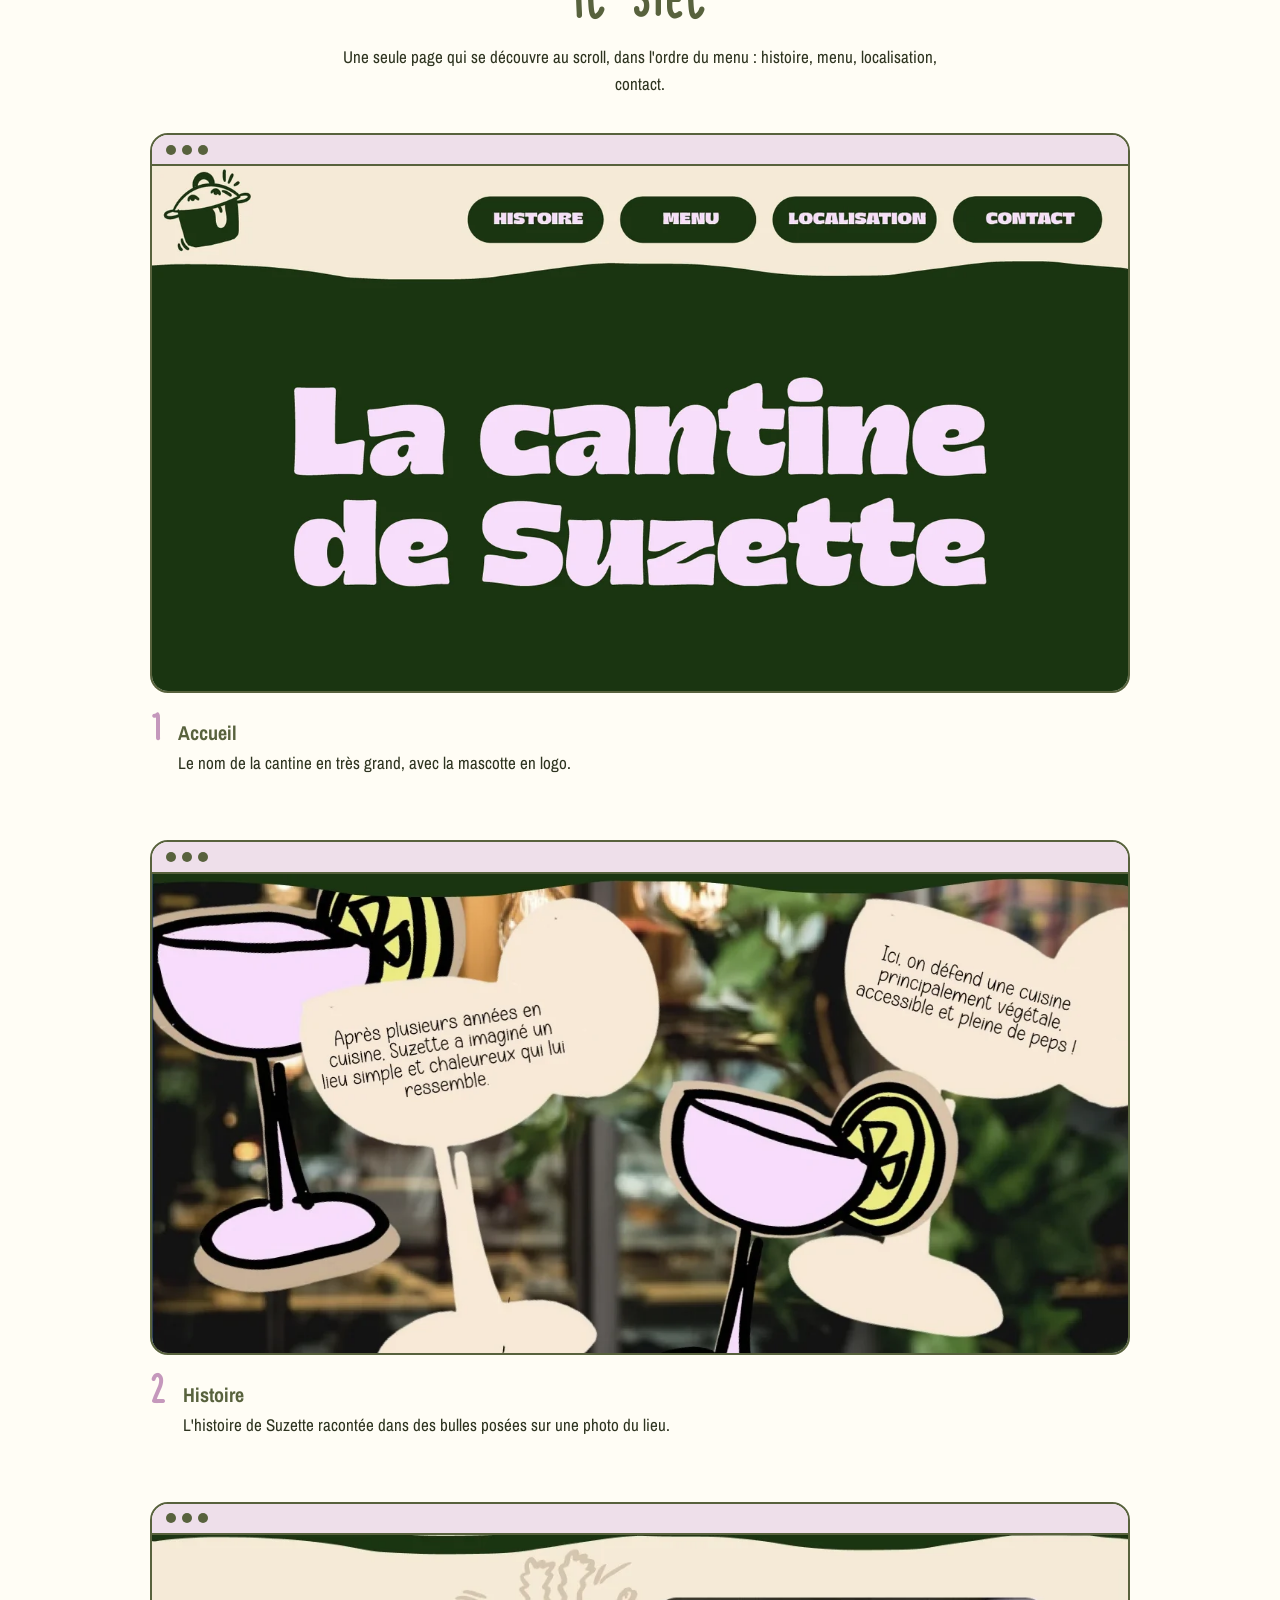
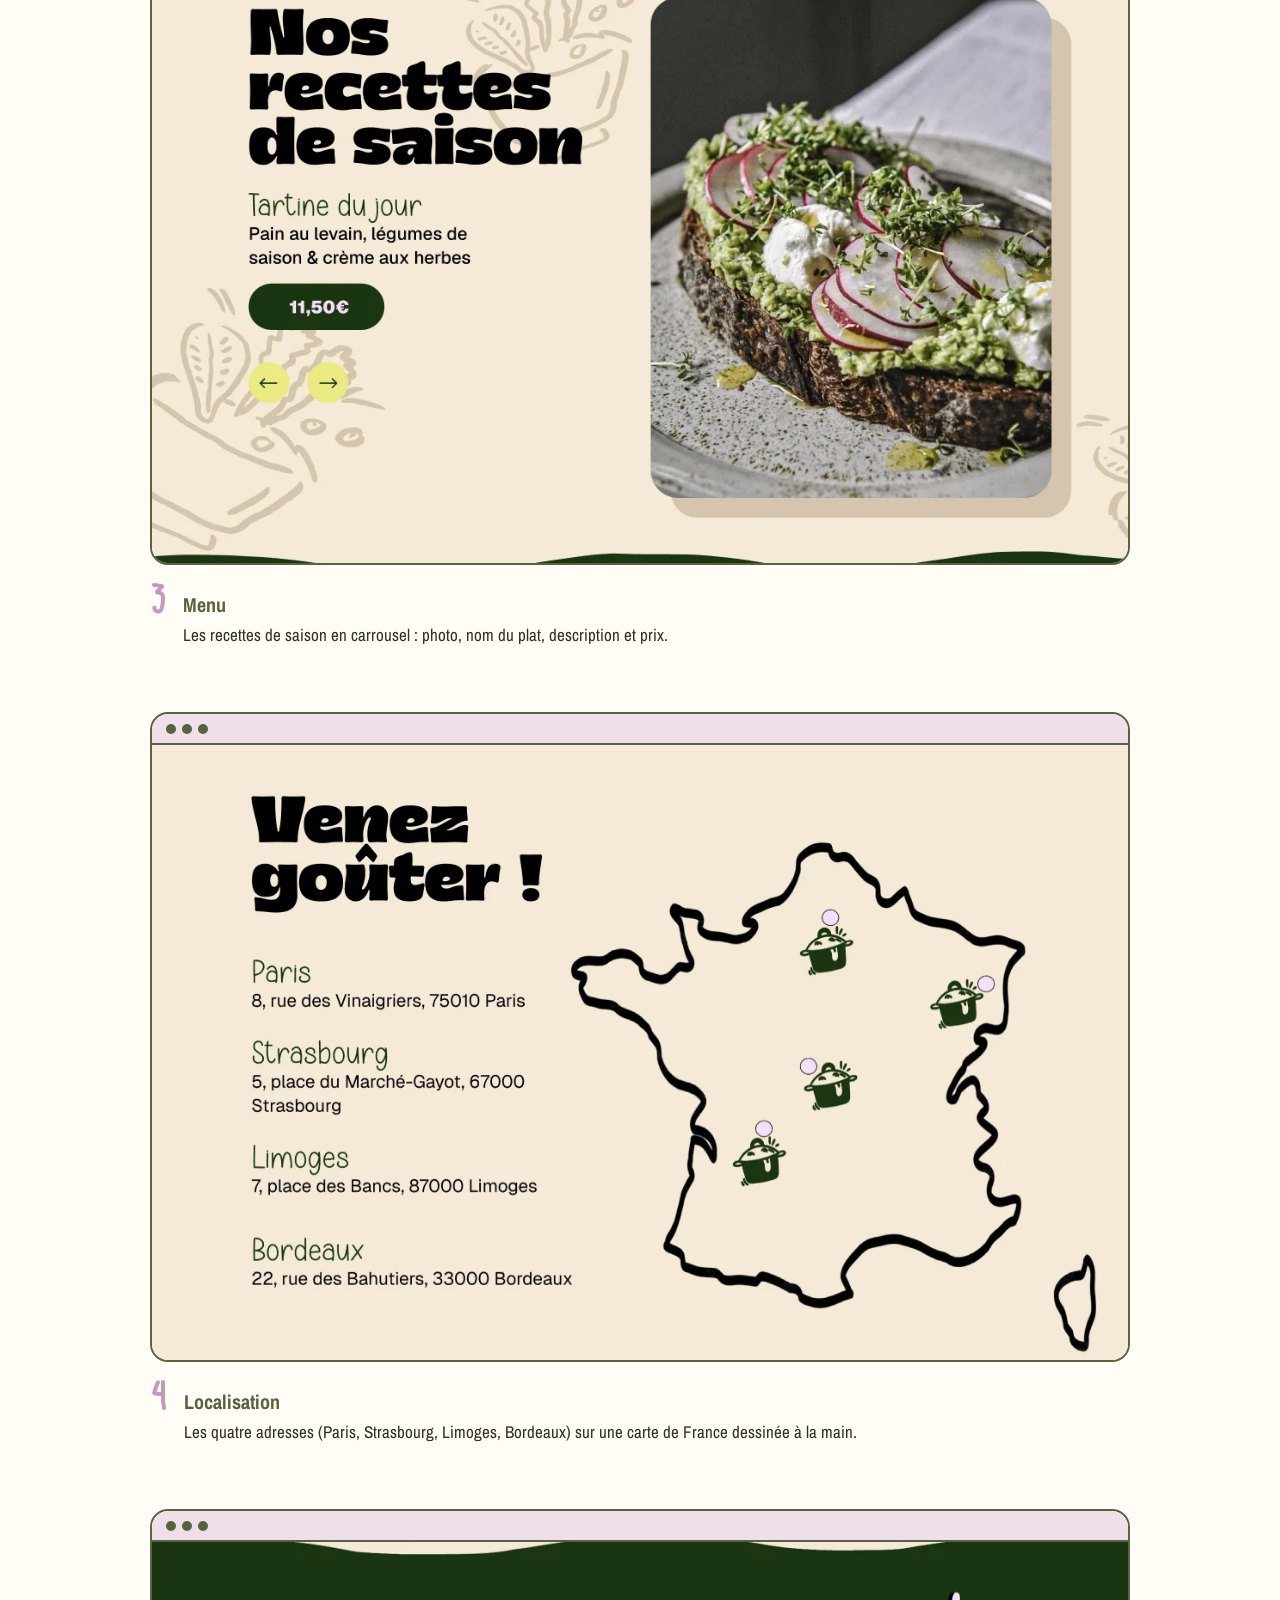
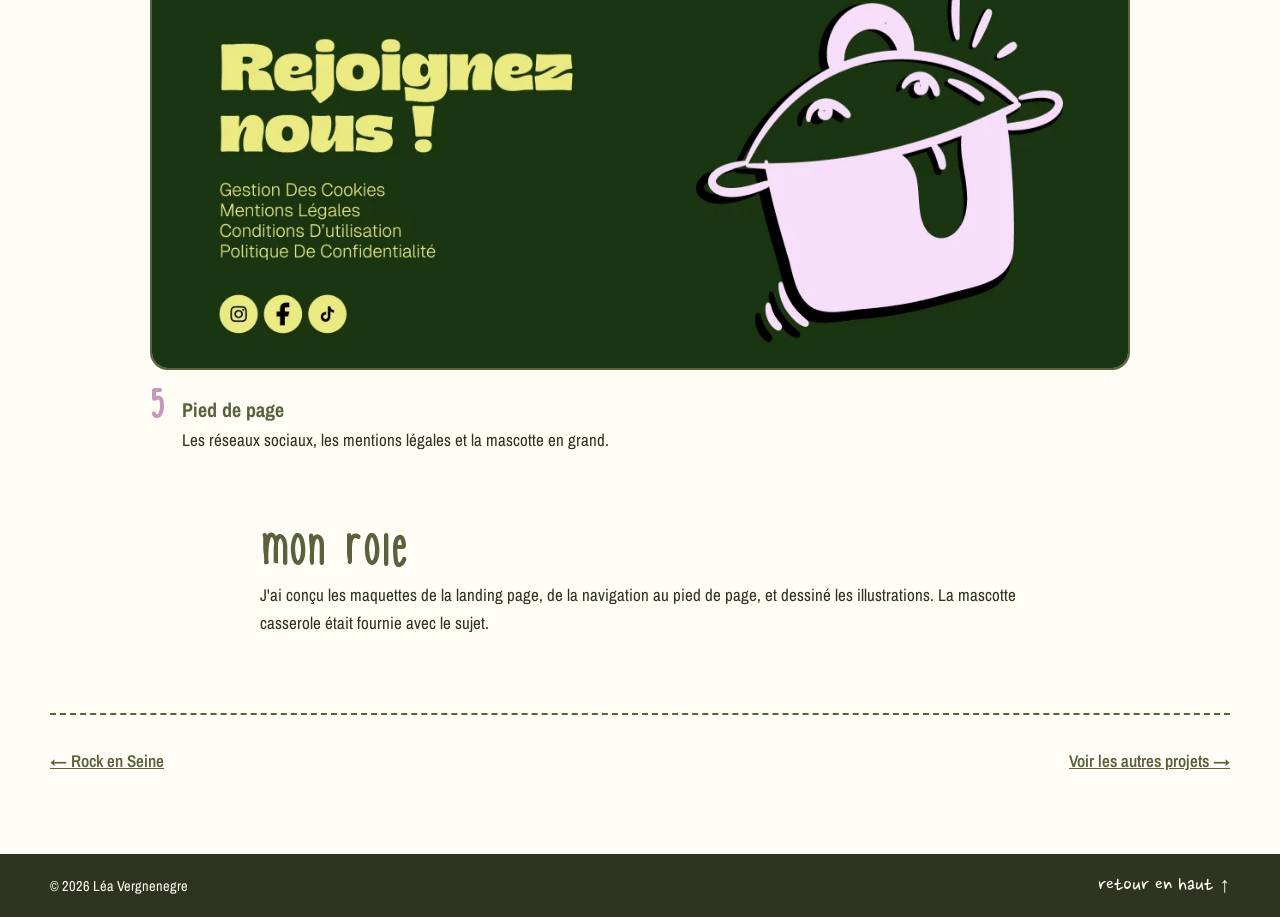
==== commit 6ae42ffb: "Créditer la mascotte de Suzette à l'enseignant, mettre en avant les illustrations La carte de France" ====
--- a/projets/cantine-suzette.html
+++ b/projets/cantine-suzette.html
@@ -43,8 +43,8 @@
       <span class="card__tag">Universitaire</span>
       <h1 class="title" data-reveal="up">la cantine de suzette</h1>
       <p class="project-hero__lead" data-reveal="up">
-        Le site vitrine d'une cantine à la cuisine principalement végétale, avec une
-        identité gourmande et dessinée à la main qui donne envie de passer à table.
+        Les maquettes et les illustrations du site vitrine d'une cantine à la cuisine
+        principalement végétale, pensées pour donner envie de passer à table.
       </p>
       <p class="project-hero__note" data-reveal="up">
         Projet fictif : le restaurant et ses contenus sont fournis par le brief.
@@ -77,23 +77,23 @@
       </section>
     </div>
 
-    <!-- ===================== L'IDENTITÉ ===================== -->
+    <!-- ===================== MES ILLUSTRATIONS ===================== -->
     <section class="project-split">
       <figure class="project-visual" data-reveal="scale">
-        <img src="../assets/img/projets/cantine-suzette/mascotte.webp" alt="Mascotte de La cantine de Suzette : une casserole lilas qui tire la langue, dessinée à la main sur fond vert sapin" width="490" height="458" loading="lazy" />
+        <img src="../assets/img/projets/cantine-suzette/illustration-carte.webp" alt="Carte de France dessinée à la main au trait noir épais, avec quatre casseroles qui marquent les adresses de la cantine" width="660" height="612" loading="lazy" />
       </figure>
 
       <div class="project-split__text">
-        <h2 class="project-h2" data-reveal="up">l'identite</h2>
+        <h2 class="project-h2" data-reveal="up">mes illustrations</h2>
         <p data-reveal="up">
-          Une casserole qui tire la langue comme mascotte, une typographie très grasse et
-          arrondie pour les titres, une écriture manuscrite pour les touches plus
-          personnelles et des contours tracés à la main : vagues entre les sections,
-          légumes griffonnés, cocktails illustrés.
+          Le brief donnait le point de départ : la mascotte casserole, dessinée par
+          l'enseignant, la police Bamboy pour les titres, une palette et cinq mots-clés
+          à faire ressentir.
         </p>
         <p data-reveal="up">
-          Le brief donnait le point de départ : la police Bamboy pour les titres, une
-          palette et cinq mots-clés à faire ressentir.
+          J'ai dessiné toutes les autres illustrations du site, au même trait épais et
+          spontané que la mascotte : la carte de France des adresses, les cocktails,
+          les légumes griffonnés et les vagues qui séparent les sections.
         </p>
         <ul class="tags tags--outline" data-reveal="up" aria-label="Mots-clés du brief">
           <li>végétal</li>
@@ -102,7 +102,7 @@
           <li>gourmandise</li>
           <li>quotidien</li>
         </ul>
-        <p data-reveal="up">[Explique ici tes choix : pourquoi cette mascotte, ce ton, et comment tu as adapté la palette de départ ?]</p>
+        <p data-reveal="up">[Explique ici tes choix : pourquoi ce style de dessin, et comment tu as adapté la palette de départ ?]</p>
 
         <ul class="swatches" data-reveal="up" aria-label="Palette de couleurs">
           <li style="--c: #1B3510"><span>sapin</span></li>
@@ -184,11 +184,11 @@
     <div class="project-body">
       <section data-reveal="up">
         <h2>mon role</h2>
-        <p>[Ce que tu as fait : la mascotte, les illustrations, les maquettes du site…]</p>
-      </section>
-      <section data-reveal="up">
-        <h2>ce que j'en retiens</h2>
-        <p>[Ce que tu as appris sur ce projet.]</p>
+        <p>
+          J'ai conçu les maquettes de la landing page, de la navigation au pied de page,
+          et dessiné les illustrations. La mascotte casserole était fournie avec le
+          sujet.
+        </p>
       </section>
     </div>
 
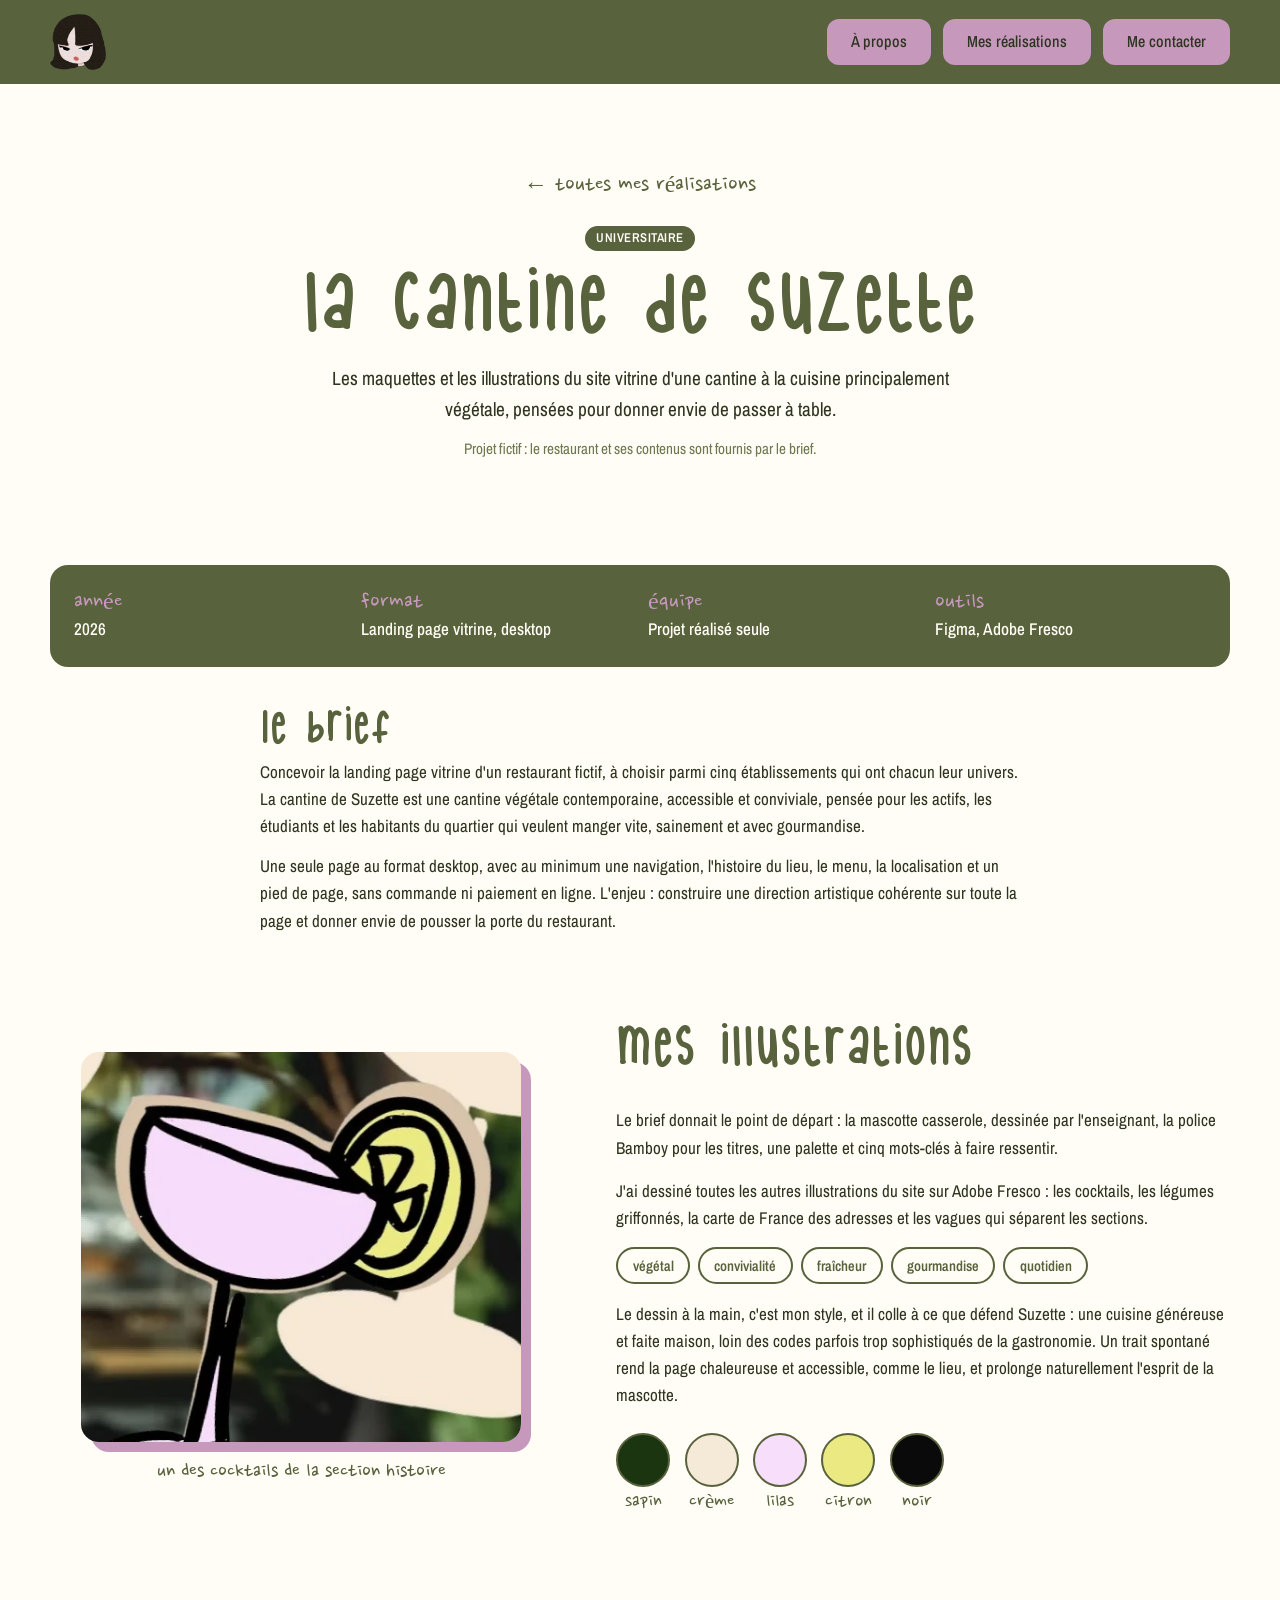
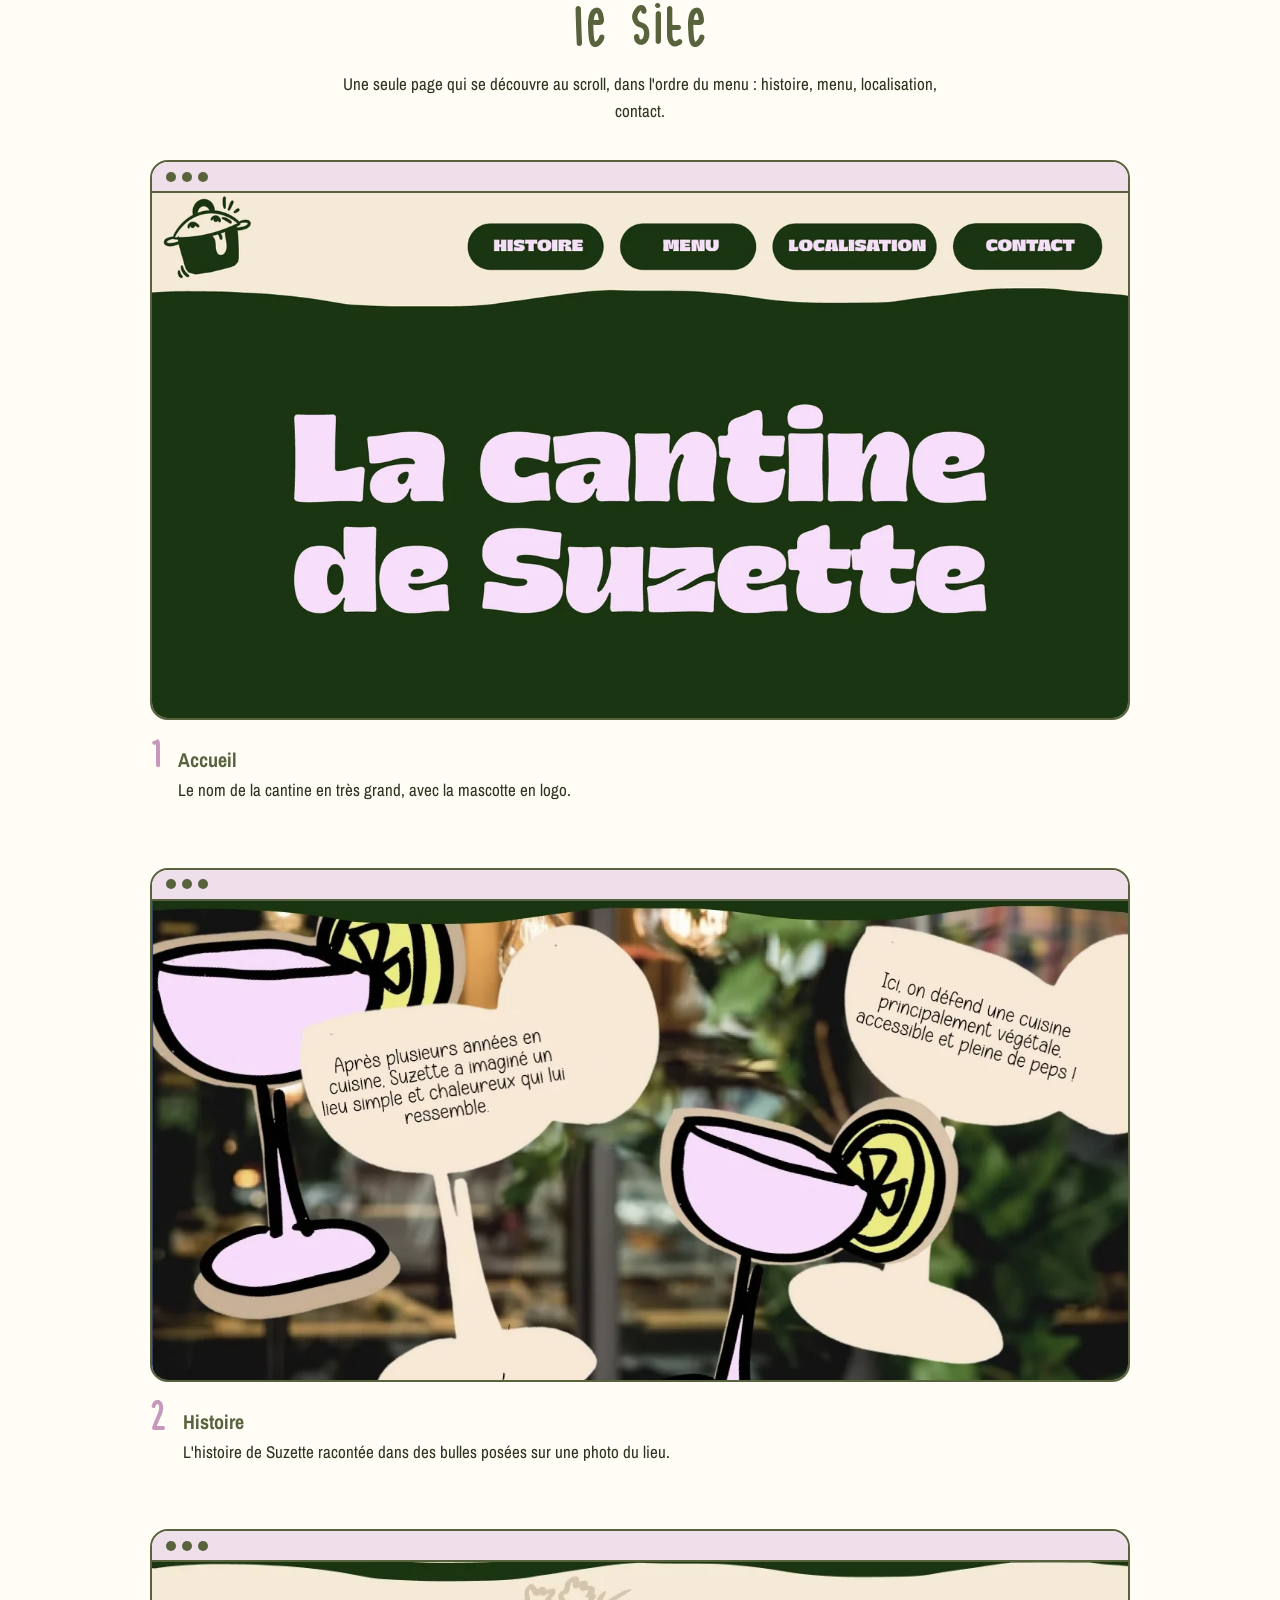
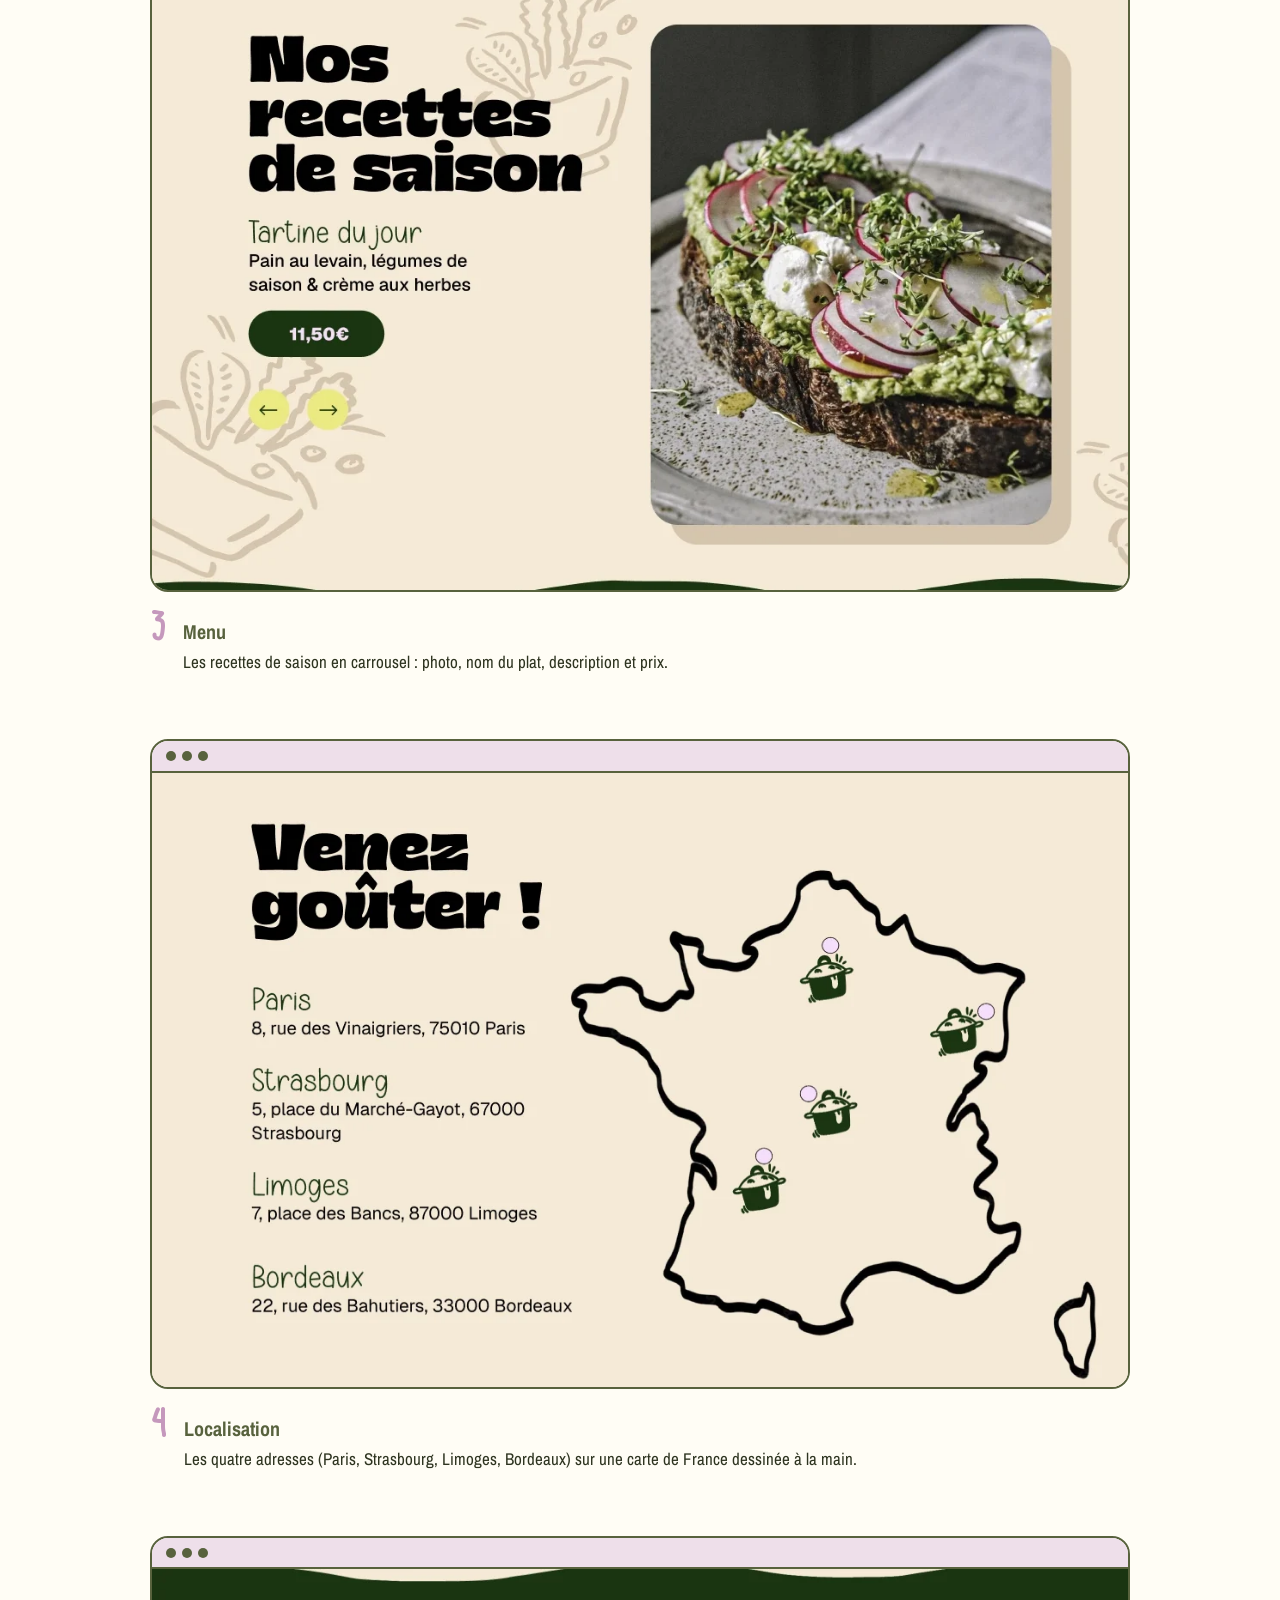
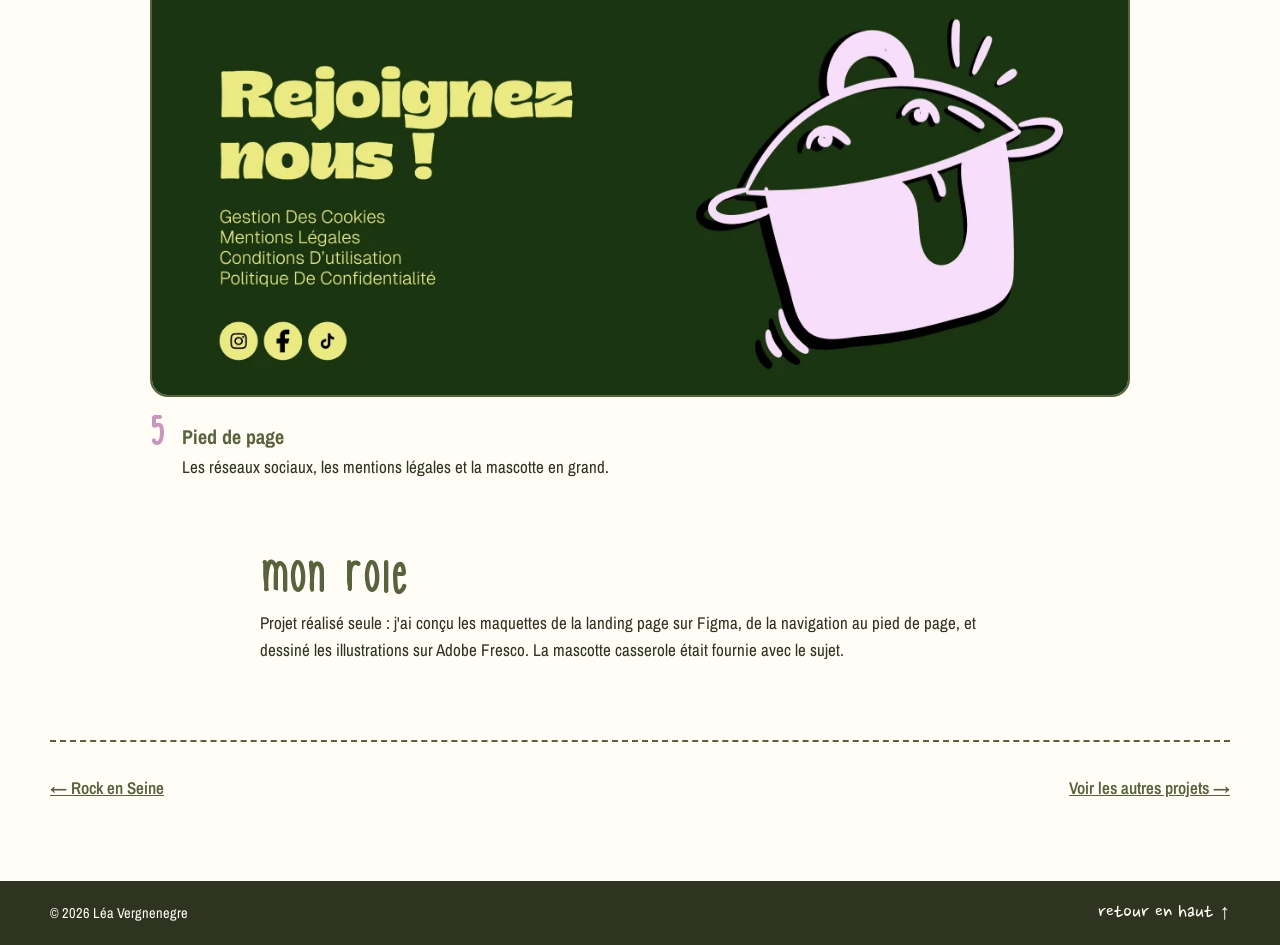
==== commit 37125aeb: "Compléter La cantine de Suzette : infos, cocktail, justification du dessin Année 2026, projet réalis" ====
--- a/projets/cantine-suzette.html
+++ b/projets/cantine-suzette.html
@@ -52,10 +52,10 @@
     </section>
 
     <dl class="project-meta" data-reveal="up">
-      <div><dt>contexte</dt><dd>Projet universitaire · [nom du cours / SAÉ]</dd></div>
-      <div><dt>année</dt><dd>[année]</dd></div>
+      <div><dt>année</dt><dd>2026</dd></div>
       <div><dt>format</dt><dd>Landing page vitrine, desktop</dd></div>
-      <div><dt>outils</dt><dd>[Figma, Procreate…]</dd></div>
+      <div><dt>équipe</dt><dd>Projet réalisé seule</dd></div>
+      <div><dt>outils</dt><dd>Figma, Adobe Fresco</dd></div>
     </dl>
 
     <div class="project-body">
@@ -80,7 +80,8 @@
     <!-- ===================== MES ILLUSTRATIONS ===================== -->
     <section class="project-split">
       <figure class="project-visual" data-reveal="scale">
-        <img src="../assets/img/projets/cantine-suzette/illustration-carte.webp" alt="Carte de France dessinée à la main au trait noir épais, avec quatre casseroles qui marquent les adresses de la cantine" width="660" height="612" loading="lazy" />
+        <img src="../assets/img/projets/cantine-suzette/illustration-cocktail.webp" alt="Cocktail dessiné à la main : coupe lilas cerclée de noir et rondelle de citron jaune, posé sur une photo du restaurant" width="470" height="416" loading="lazy" />
+        <figcaption class="hand">un des cocktails de la section histoire</figcaption>
       </figure>
 
       <div class="project-split__text">
@@ -91,9 +92,9 @@
           à faire ressentir.
         </p>
         <p data-reveal="up">
-          J'ai dessiné toutes les autres illustrations du site, au même trait épais et
-          spontané que la mascotte : la carte de France des adresses, les cocktails,
-          les légumes griffonnés et les vagues qui séparent les sections.
+          J'ai dessiné toutes les autres illustrations du site sur Adobe Fresco : les
+          cocktails, les légumes griffonnés, la carte de France des adresses et les
+          vagues qui séparent les sections.
         </p>
         <ul class="tags tags--outline" data-reveal="up" aria-label="Mots-clés du brief">
           <li>végétal</li>
@@ -102,7 +103,12 @@
           <li>gourmandise</li>
           <li>quotidien</li>
         </ul>
-        <p data-reveal="up">[Explique ici tes choix : pourquoi ce style de dessin, et comment tu as adapté la palette de départ ?]</p>
+        <p data-reveal="up">
+          Le dessin à la main, c'est mon style, et il colle à ce que défend Suzette : une
+          cuisine généreuse et faite maison, loin des codes parfois trop sophistiqués de
+          la gastronomie. Un trait spontané rend la page chaleureuse et accessible, comme
+          le lieu, et prolonge naturellement l'esprit de la mascotte.
+        </p>
 
         <ul class="swatches" data-reveal="up" aria-label="Palette de couleurs">
           <li style="--c: #1B3510"><span>sapin</span></li>
@@ -185,9 +191,9 @@
       <section data-reveal="up">
         <h2>mon role</h2>
         <p>
-          J'ai conçu les maquettes de la landing page, de la navigation au pied de page,
-          et dessiné les illustrations. La mascotte casserole était fournie avec le
-          sujet.
+          Projet réalisé seule : j'ai conçu les maquettes de la landing page sur Figma,
+          de la navigation au pied de page, et dessiné les illustrations sur Adobe
+          Fresco. La mascotte casserole était fournie avec le sujet.
         </p>
       </section>
     </div>
--- a/assets/css/style.css
+++ b/assets/css/style.css
@@ -683,6 +683,15 @@
   box-shadow: 10px 10px 0 var(--lilas);
 }
 
+.project-visual figcaption {
+  margin-top: 1.1rem;
+  text-align: center;
+  font-family: var(--font-manuscrite);
+  font-size: 1.4rem;
+  line-height: 1.1;
+  color: var(--olive);
+}
+
 .project-visual--round img {
   border-radius: 50%;
 }
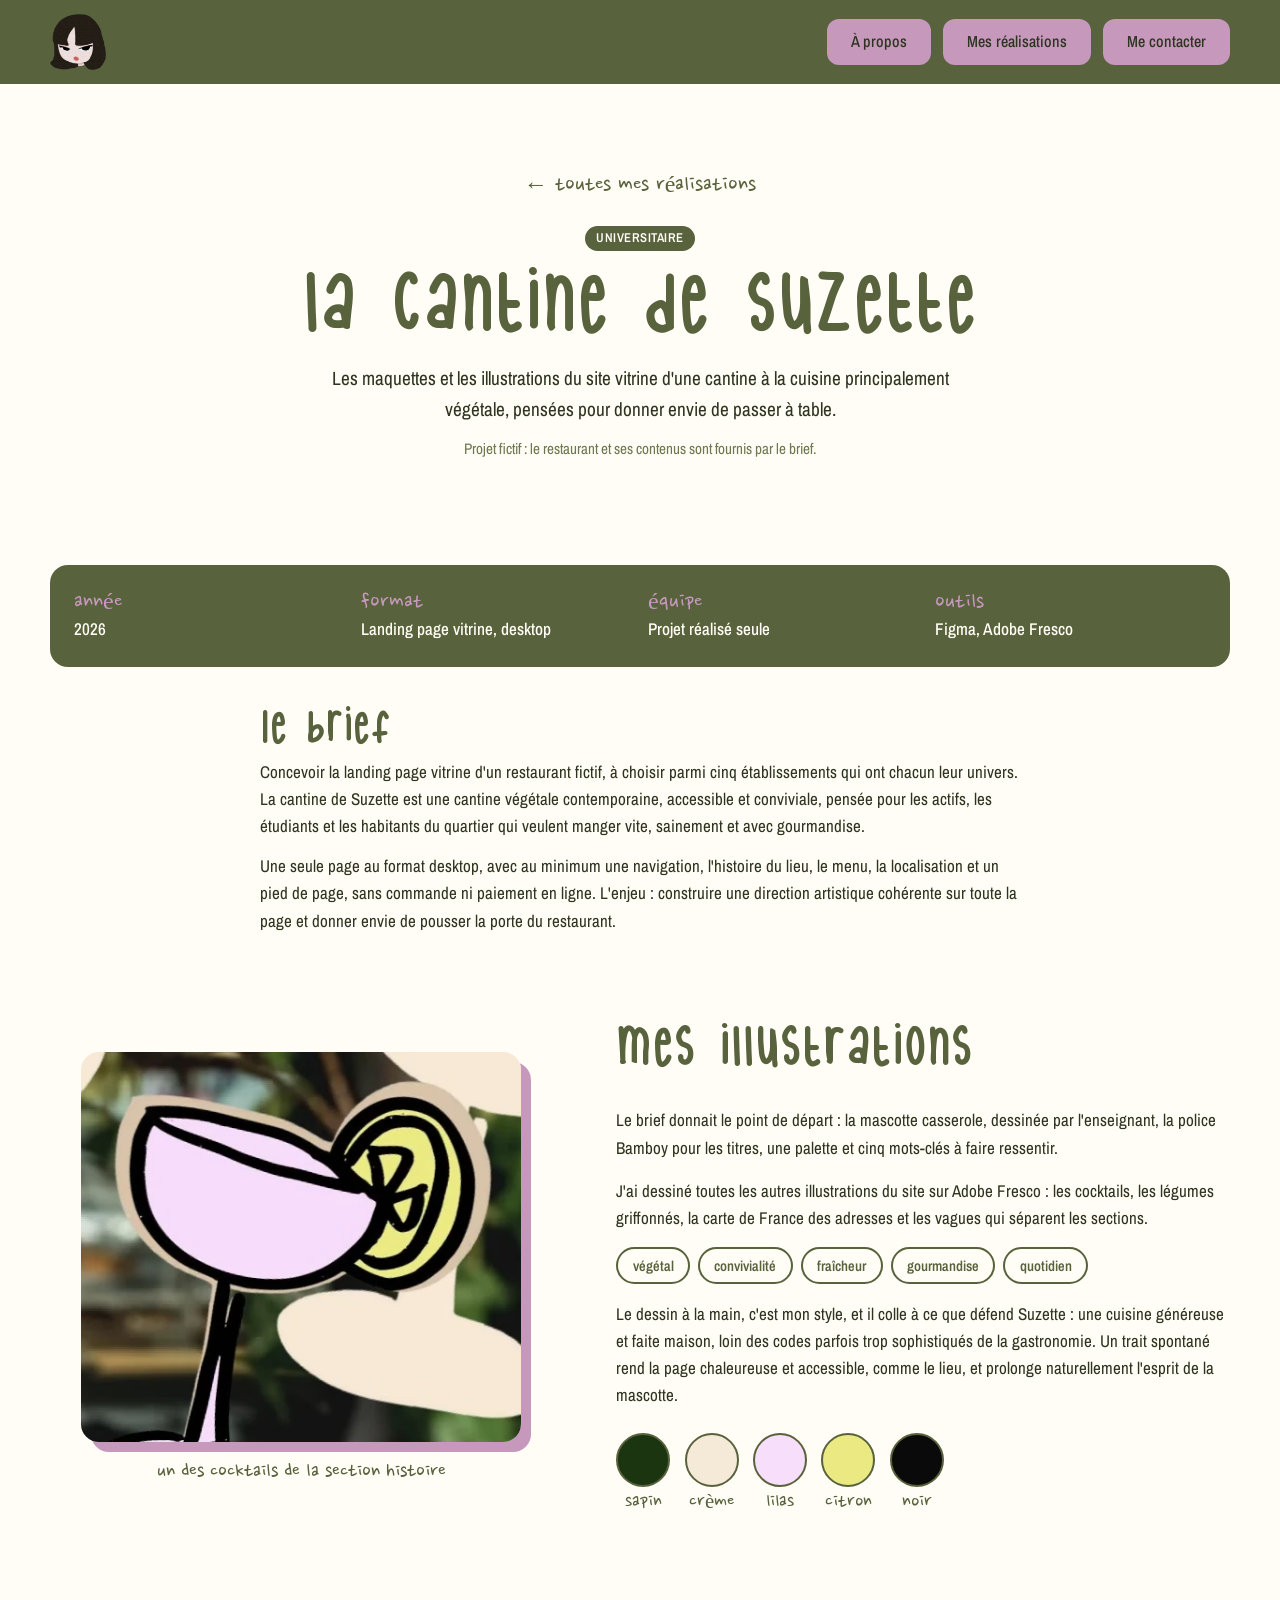
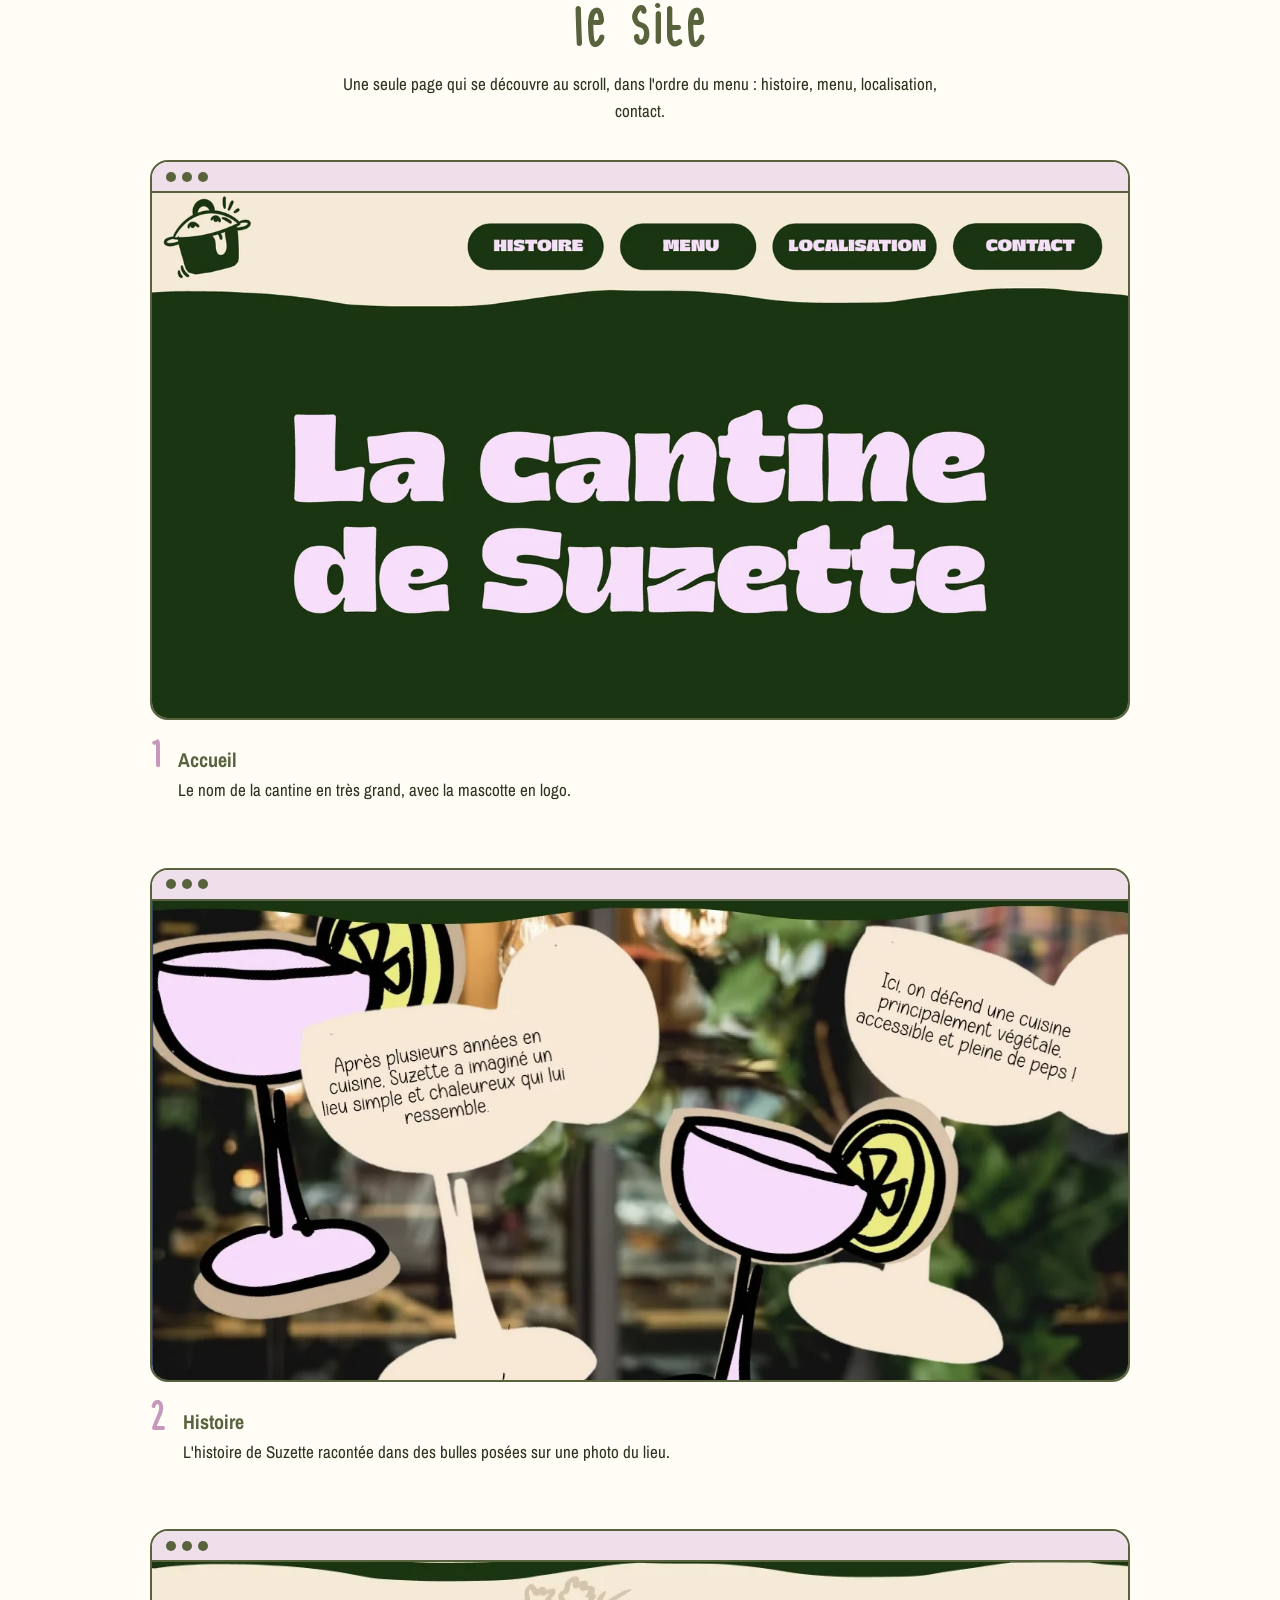
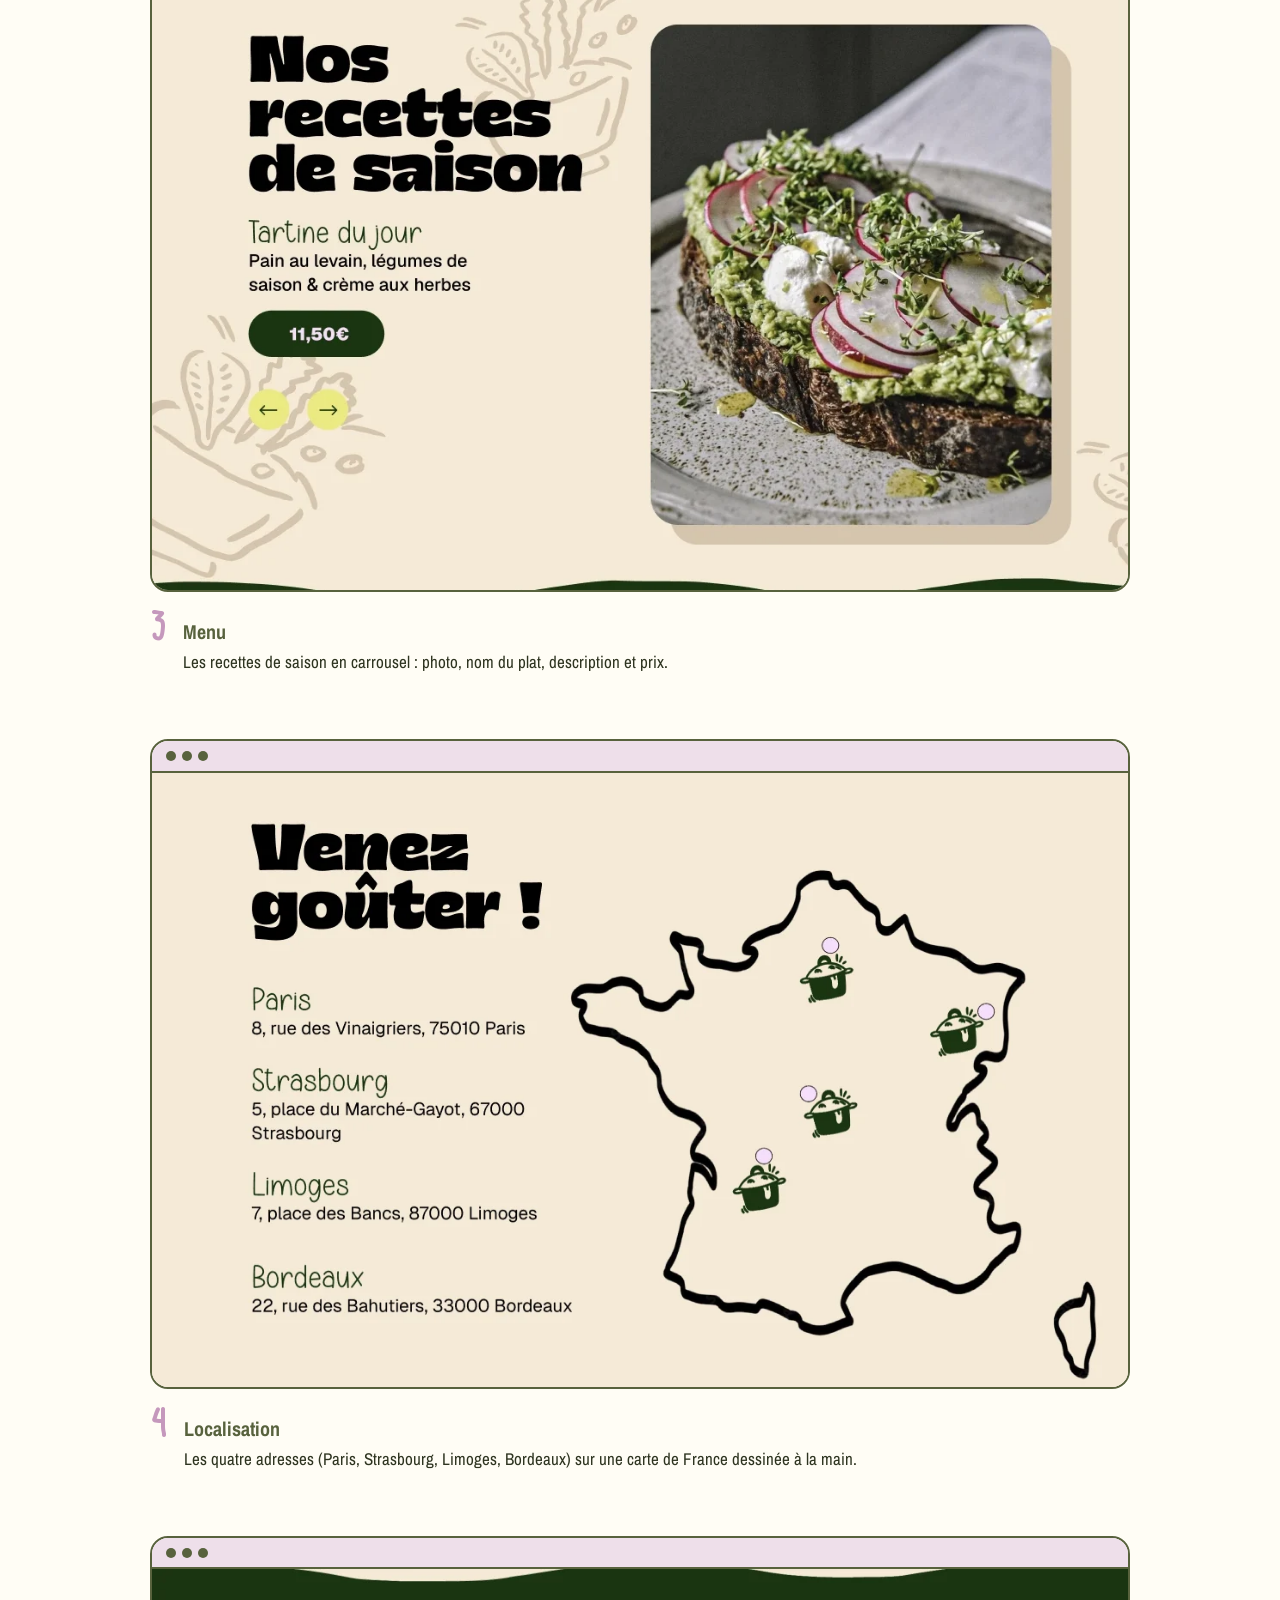
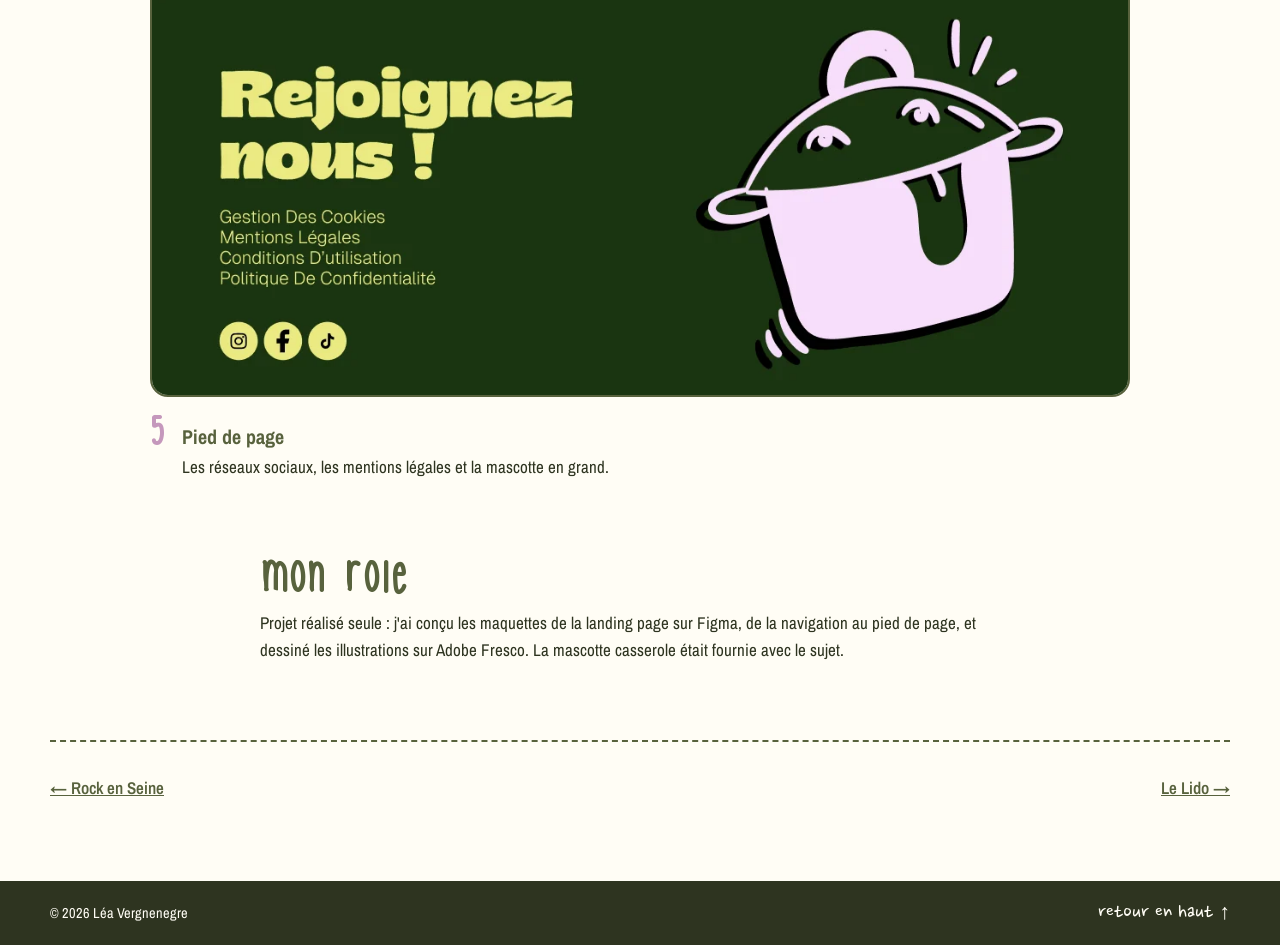
==== commit 7d1a0e06: "Ajouter le projet Le Lido (rétrospective animation japonaise) Page projet (brief, direction artistiq" ====
--- a/projets/cantine-suzette.html
+++ b/projets/cantine-suzette.html
@@ -200,7 +200,7 @@
 
     <nav class="project-nav" aria-label="Navigation entre projets">
       <a href="rock-en-seine.html">← Rock en Seine</a>
-      <a href="../index.html#realisations">Voir les autres projets →</a>
+      <a href="lido.html">Le Lido →</a>
     </nav>
 
   </main>
--- a/assets/css/style.css
+++ b/assets/css/style.css
@@ -572,7 +572,7 @@
 
 .project-meta {
   display: grid;
-  grid-template-columns: repeat(4, 1fr);
+  grid-template-columns: repeat(auto-fit, minmax(180px, 1fr));
   gap: 1rem;
   margin-block: 2.5rem;
   padding: 1.5rem;
@@ -814,6 +814,17 @@
   transition: transform 0.35s var(--ease), box-shadow 0.35s var(--ease);
 }
 
+.project-gallery--print {
+  grid-template-columns: repeat(3, 1fr);
+  margin-bottom: 0;
+}
+
+.project-gallery--print img {
+  aspect-ratio: auto;
+  border-radius: 4px;
+  box-shadow: 0 12px 30px rgba(46, 52, 32, 0.16);
+}
+
 .project-gallery--posts figure:hover img {
   transform: translateY(-6px) rotate(-1.5deg);
   box-shadow: 8px 8px 0 var(--lilas);
@@ -846,6 +857,10 @@
 .screen:hover .screen__frame {
   transform: translateY(-4px);
   box-shadow: 8px 8px 0 var(--lilas);
+}
+
+.screen__frame img {
+  width: 100%;
 }
 
 .screen__bar {
@@ -901,6 +916,10 @@
 
   .project-gallery--posts {
     grid-template-columns: repeat(2, 1fr);
+  }
+
+  .project-gallery--print {
+    grid-template-columns: repeat(3, 1fr);
   }
 }
 
@@ -983,6 +1002,12 @@
     grid-template-columns: repeat(2, 1fr);
   }
 
+  .project-gallery--print {
+    grid-template-columns: 1fr;
+    max-width: 420px;
+    margin-inline: auto;
+  }
+
   .project-split,
   .steps {
     grid-template-columns: 1fr;
